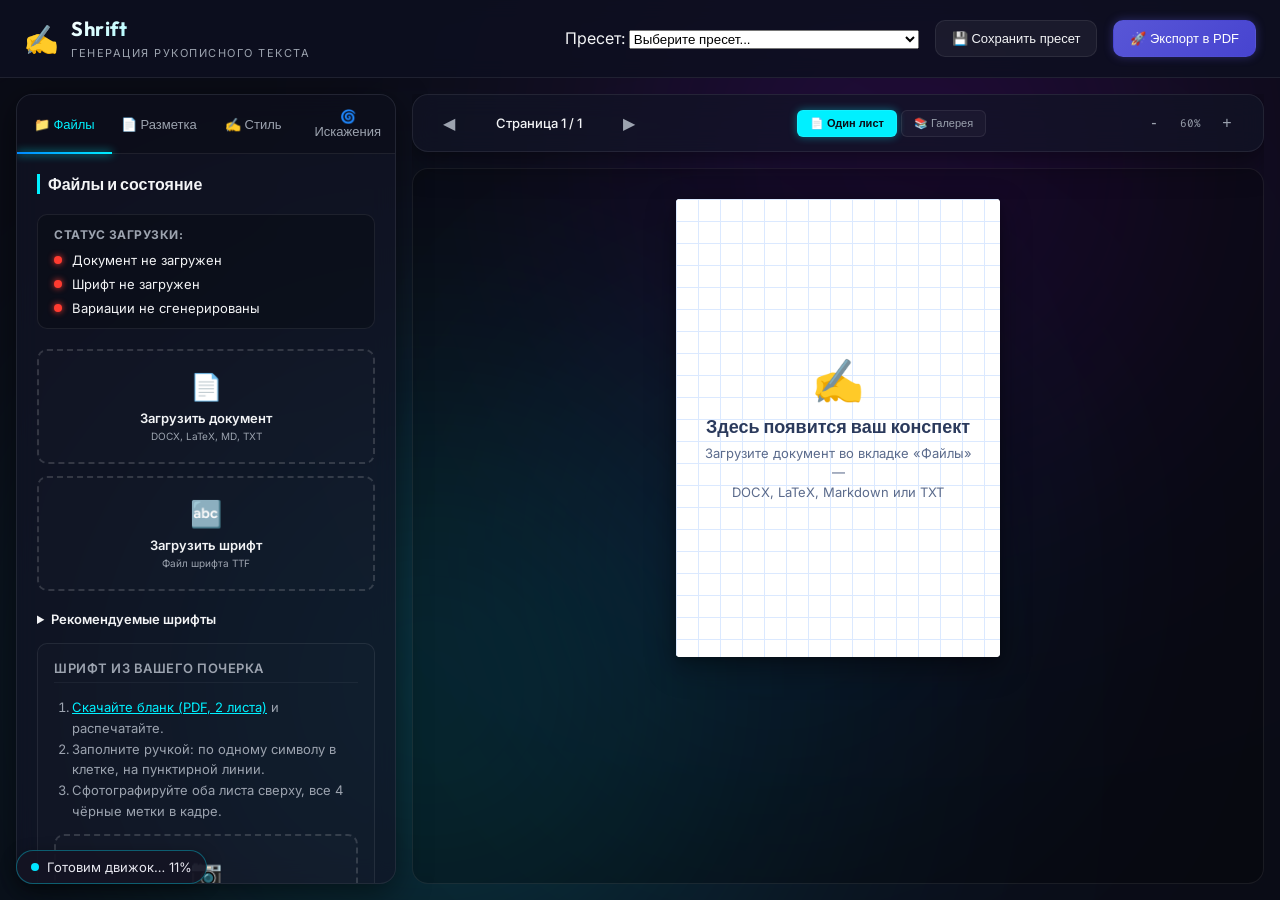
==== index.html @ 22c3c6c4 "Сборка a170b2b" ====
<!DOCTYPE html>
<html lang="ru">
<head>
    <meta charset="UTF-8">
    <meta name="viewport" content="width=device-width, initial-scale=1.0">
    <title>Shrift — рукописный конспект</title>
    <!-- Подключаем шрифты Google Fonts -->
    <link rel="preconnect" href="https://fonts.googleapis.com">
    <link rel="preconnect" href="https://fonts.gstatic.com" crossorigin>
    <link href="https://fonts.googleapis.com/css2?family=Inter:wght@300;400;500;600;700&family=Outfit:wght@400;500;600;700&family=Fira+Code:wght@400;500&display=swap" rel="stylesheet">
    <!-- CSS Стили -->
    <link rel="stylesheet" href="css/styles.css">
</head>
<body class="dark-theme">
    <!-- Pyodide Loading Overlay -->
    <div id="pyodide-loading" style="position: fixed; top:0; left:0; width:100%; height:100%; background: rgba(10,10,20,0.95); z-index: 9999; display: none; flex-direction: column; align-items: center; justify-content: center; color: white; padding: 16px; box-sizing: border-box; text-align: center;">
        <div class="spinner"></div>
        <h2 style="margin-top: 20px;">Запускаем Shrift…</h2>
        <p id="pyodide-status" style="opacity: 0.7;">Подготовка…</p>
        <div class="load-progress" aria-hidden="true"><div id="load-progress-bar" class="load-progress-bar"></div></div>
        <div id="mirror-hint" class="mirror-hint" style="display:none">
            Долго грузится?
            <a id="mirror-link" href="#" rel="noopener">Откройте зеркало сайта</a>
            <span id="mirror-novpn">или проверьте интернет/VPN</span>
        </div>
        <button id="btn-offline-retry" class="btn btn-primary" style="display:none; margin-top:18px" >Попробовать снова</button>
    </div>
    <!-- Движок грузится в фоне: маленькая плашка вместо экрана ожидания -->
    <div id="engine-pill" class="engine-pill" role="status">
        <span class="engine-pill-dot"></span>
        <span id="engine-pill-text">Готовим движок…</span>
        <a id="engine-pill-mirror" href="#" rel="noopener" style="display:none">Долго? Зеркало</a>
    </div>
    <!-- Фоновые неоновые сферы для Glassmorphism эффекта -->
    <div class="glow-bg">
        <div class="blob blob-purple"></div>
        <div class="blob blob-cyan"></div>
        <div class="blob blob-blue"></div>
    </div>

    <div class="app-container">
        <!-- Шапка приложения -->
        <header class="app-header">
            <div class="logo">
                <span class="icon">✍️</span>
                <div class="logo-text">
                    <h1>Shrift</h1>
                    <span class="subtitle">генерация рукописного текста</span>
                </div>
            </div>
            <div class="header-actions">
                <div class="preset-selector">
                    <label for="preset-select">Пресет:</label>
                    <select id="preset-select">
                        <option value="" disabled selected>Выберите пресет...</option>
                    </select>
                </div>
                <button id="btn-save-preset" class="btn btn-secondary">💾 Сохранить пресет</button>
                <button id="btn-export-pdf" class="btn btn-primary btn-glow">🚀 Экспорт в PDF</button>
            </div>
        </header>

        <!-- Основной контент -->
        <main class="app-main">
            <!-- Левая панель: настройки -->
            <section class="settings-sidebar glass-panel">
                <!-- Вкладки управления -->
                <div class="tabs-header">
                    <button class="tab-btn active" data-tab="tab-files">📁 Файлы</button>
                    <button class="tab-btn" data-tab="tab-page">📄 Разметка</button>
                    <button class="tab-btn" data-tab="tab-style">✍️ Стиль</button>
                    <button class="tab-btn" data-tab="tab-effects">🌀 Искажения</button>
                </div>

                <div class="tabs-content">
                    <!-- ВКЛАДКА 1: ФАЙЛЫ И СТАТУС -->
                    <div id="tab-files" class="tab-pane active">
                        <h3 class="tab-title">Файлы и состояние</h3>
                        
                        <!-- Статусы системы -->
                        <div class="status-card">
                            <h4>Статус загрузки:</h4>
                            <div class="status-item" id="status-doc">
                                <span class="status-indicator red"></span>
                                <span class="status-text">Документ не загружен</span>
                            </div>
                            <div class="status-item" id="status-font">
                                <span class="status-indicator red"></span>
                                <span class="status-text">Шрифт не загружен</span>
                            </div>
                            <div class="status-item" id="status-variants">
                                <span class="status-indicator red"></span>
                                <span class="status-text">Вариации не сгенерированы</span>
                            </div>
                        </div>

                        <!-- Загрузчики файлов -->
                        <div class="upload-section">
                            <label class="upload-box" id="doc-upload-box">
                                <input type="file" id="input-doc" accept=".docx,.tex,.latex,.md,.markdown,.txt" style="display:none">
                                <span class="upload-icon">📄</span>
                                <span class="upload-title">Загрузить документ</span>
                                <span class="upload-desc">DOCX, LaTeX, MD, TXT</span>
                            </label>
                            
                            <label class="upload-box" id="font-upload-box">
                                <input type="file" id="input-font" accept=".ttf" style="display:none">
                                <span class="upload-icon">🔤</span>
                                <span class="upload-title">Загрузить шрифт</span>
                                <span class="upload-desc">Файл шрифта TTF</span>
                            </label>
                        </div>

                        <!-- Принесённый шрифт запоминается в браузере пользователя -->
                        <div id="saved-font-bar" class="saved-font-bar" style="display:none">
                            <span>Ваш шрифт: <b id="saved-font-name"></b> (сохранён в этом браузере)</span>
                            <button id="btn-font-reset" class="link-btn">Вернуть стандартный</button>
                        </div>

                        <!-- Рекомендуемые шрифты: мы их не храним и не раздаём, пользователь приносит файл сам -->
                        <details class="font-recs">
                            <summary>Рекомендуемые шрифты</summary>
                            <ul>
                                <li><b>Eskal</b> (студия Font4You). Лицензию на него получайте у автора.</li>
                                <li><a href="https://fonts.google.com/specimen/Caveat" target="_blank" rel="noopener">Caveat</a>, бесплатный</li>
                                <li><a href="https://fonts.google.com/specimen/Bad+Script" target="_blank" rel="noopener">Bad Script</a>, бесплатный</li>
                                <li><a href="https://fonts.google.com/specimen/Marck+Script" target="_blank" rel="noopener">Marck Script</a>, бесплатный</li>
                                <li><a href="https://fonts.google.com/specimen/Neucha" target="_blank" rel="noopener">Neucha</a>, бесплатный</li>
                            </ul>
                            <p class="font-recs-note">Скачайте файл .ttf у автора и загрузите кнопкой «Загрузить шрифт». Shrift не хранит и не распространяет эти шрифты: файл остаётся только у вас в браузере, права на шрифт принадлежат его автору.</p>
                        </details>

                        <!-- Свой почерк: бланк -> фото -> шрифт -->
                        <div class="settings-group mt-3" id="handwriting-section">
                            <h4 class="group-title">Шрифт из вашего почерка</h4>
                            <ol class="hw-steps">
                                <li><a href="templates/shrift_font_template.pdf" download="Shrift_бланк_почерка.pdf">Скачайте бланк (PDF, 2 листа)</a> и распечатайте.</li>
                                <li>Заполните ручкой: по одному символу в клетке, на пунктирной линии.</li>
                                <li>Сфотографируйте оба листа сверху, все 4 чёрные метки в кадре.</li>
                            </ol>
                            <label class="upload-box" id="photo-upload-box">
                                <input type="file" id="input-photos" accept="image/*" multiple style="display:none">
                                <span class="upload-icon">📷</span>
                                <span class="upload-title">Загрузить фото бланка</span>
                                <span class="upload-desc">Можно оба листа сразу (JPG, PNG, фото с телефона)</span>
                            </label>
                            <div id="hw-result" class="hw-result" style="display:none">
                                <div id="hw-report" class="hw-report"></div>
                                <img id="hw-preview" alt="Как выглядит ваш шрифт">
                                <button id="btn-hw-download" class="btn btn-secondary w-100 mt-2">⬇️ Скачать шрифт (TTF)</button>
                            </div>
                        </div>

                        <!-- Управление генерацией вариаций шрифтов -->
                        <div class="settings-group mt-3">
                            <h4 class="group-title">Параметры вариативности</h4>
                            <div class="slider-control">
                                <div class="slider-header">
                                    <span>Количество вариантов</span>
                                    <span class="slider-value" id="val-variant_count">30</span>
                                </div>
                                <input type="range" id="input-variant_count" min="10" max="100" step="5" value="30" class="neon-slider">
                            </div>
                            <div class="slider-control">
                                <div class="slider-label">
                                    <span>Сила искажения точек (джиттер)</span>
                                    <span class="slider-value" id="val-key_shift">22</span>
                                </div>
                                <input type="range" id="input-key_shift" min="0" max="50" step="1" value="22" class="neon-slider">
                            </div>
                            <button id="btn-generate-fonts" class="btn btn-secondary w-100 mt-2">🔨 Перегенерировать шрифты</button>
                        </div>
                    </div>

                    <!-- ВКЛАДКА 2: РАЗМЕТКА СТРАНИЦЫ -->
                    <div id="tab-page" class="tab-pane">
                        <h3 class="tab-title">Параметры страницы</h3>

                        <div class="settings-group">
                            <h4 class="group-title">Вид и цвета</h4>
                            <div class="control-row">
                                <div class="field-control">
                                    <label for="input-paper_type">Тип разметки</label>
                                    <select id="input-paper_type" class="neon-select">
                                        <option value="grid">В клеточку</option>
                                        <option value="ruled">В линейку</option>
                                        <option value="blank">Чистый лист</option>
                                    </select>
                                </div>
                            </div>
                            
                            <div class="control-row mt-2">
                                <div class="color-control">
                                    <label for="input-paper_color">Цвет бумаги</label>
                                    <input type="color" id="input-paper_color" value="#ffffff">
                                </div>
                                <div class="color-control">
                                    <label for="input-pen_color">Цвет чернил</label>
                                    <input type="color" id="input-pen_color" value="#0000ff">
                                </div>
                            </div>
                        </div>

                        <div class="settings-group">
                            <h4 class="group-title font-small">Размеры листа (300 DPI)</h4>
                            <div class="control-row double-input">
                                <div class="field-control">
                                    <label for="input-page_w">Ширина (px)</label>
                                    <input type="number" id="input-page_w" value="2480" class="neon-input">
                                </div>
                                <div class="field-control">
                                    <label for="input-page_h">Высота (px)</label>
                                    <input type="number" id="input-page_h" value="3508" class="neon-input">
                                </div>
                            </div>
                            <div class="preset-links">
                                <button type="button" class="link-btn" onclick="setPagePreset(2480, 3508)">A4 (2480x3508)</button>
                                <button type="button" class="link-btn" onclick="setPagePreset(1748, 2480)">A5 (1748x2480)</button>
                            </div>
                        </div>

                        <div class="settings-group">
                            <h4 class="group-title">Сетка и поля</h4>
                            <div class="control-row double-input">
                                <div class="field-control">
                                    <label for="input-grid_color">Цвет сетки</label>
                                    <input type="color" id="input-grid_color" value="#a0d2eb" class="neon-input" style="padding:0; height: 38px;">
                                </div>
                                <div class="field-control">
                                    <label for="input-grid_thickness">Толщина (px)</label>
                                    <input type="number" id="input-grid_thickness" value="2" min="1" max="10" class="neon-input">
                                </div>
                            </div>
                            <div class="slider-control">
                                <div class="slider-label">
                                    <span>Размер клеточки (px)</span>
                                    <span class="slider-value" id="val-grid_size">60</span>
                                </div>
                                <input type="range" id="input-grid_size" min="30" max="100" step="2" value="60" class="neon-slider">
                            </div>
                            <div class="slider-control">
                                <div class="slider-label">
                                    <span>Базовый отступ (px)</span>
                                    <span class="slider-value" id="val-base_margin">15</span>
                                </div>
                                <input type="range" id="input-base_margin" min="0" max="100" step="5" value="15" class="neon-slider">
                            </div>
                            <div class="slider-control">
                                <div class="slider-label">
                                    <span>Правый отступ (px)</span>
                                    <span class="slider-value" id="val-right_padding">110</span>
                                </div>
                                <input type="range" id="input-right_padding" min="20" max="300" step="5" value="110" class="neon-slider">
                            </div>
                            <div class="slider-control">
                                <div class="slider-label">
                                    <span>Ширина корешка (в клетках)</span>
                                    <span class="slider-value" id="val-spine_cells">3</span>
                                </div>
                                <input type="range" id="input-spine_cells" min="0" max="10" step="1" value="3" class="neon-slider">
                            </div>
                            <div class="slider-control">
                                <div class="slider-label">
                                    <span>Интервал между строками (в клетках)</span>
                                    <span class="slider-value" id="val-line_spacing_cells">2</span>
                                </div>
                                <input type="range" id="input-line_spacing_cells" min="1" max="4" step="1" value="2" class="neon-slider">
                                <div id="line-spacing-hint" class="field-hint" style="display:none">Буквы крупнее строки и будут наезжать друг на друга — уменьшите размер шрифта.</div>
                            </div>
                            <div class="slider-control">
                                <div class="slider-label">
                                    <span>Сдвиг текста по Y (px)</span>
                                    <span class="slider-value" id="val-global_y_shift">0</span>
                                </div>
                                <input type="range" id="input-global_y_shift" min="-100" max="100" step="2" value="0" class="neon-slider">
                            </div>
                        </div>
                    </div>

                    <!-- ВКЛАДКА 3: ШРИФТ И СТИЛЬ ПИСЬМА -->
                    <div id="tab-style" class="tab-pane">
                        <h3 class="tab-title">Стиль написания</h3>
                        
                        <div class="settings-group">
                            <h4 class="group-title">Базовые параметры</h4>
                            <div class="slider-control">
                                <div class="slider-label">
                                    <span>Размер шрифта (pt)</span>
                                    <span class="slider-value" id="val-font_size">80</span>
                                </div>
                                <input type="range" id="input-font_size" min="30" max="150" step="2" value="80" class="neon-slider">
                            </div>
                            <div class="slider-control">
                                <div class="slider-label">
                                    <span>Жирность (толщина обводки)</span>
                                    <span class="slider-value" id="val-bold_stroke_width">2</span>
                                </div>
                                <input type="range" id="input-bold_stroke_width" min="0" max="5" step="1" value="2" class="neon-slider">
                            </div>
                            <div class="slider-control">
                                <div class="slider-label">
                                    <span>Наклон курсива</span>
                                    <span class="slider-value" id="val-italic_shear_factor">-0.15</span>
                                </div>
                                <input type="range" id="input-italic_shear_factor" min="-0.4" max="0.1" step="0.01" value="-0.15" class="neon-slider">
                            </div>
                        </div>

                        <div class="settings-group">
                            <h4 class="group-title">Математические индексы</h4>
                            <div class="slider-control">
                                <div class="slider-label">
                                    <span>Размер индексов (доля)</span>
                                    <span class="slider-value" id="val-index_scale">0.6</span>
                                </div>
                                <input type="range" id="input-index_scale" min="0.4" max="0.9" step="0.05" value="0.6" class="neon-slider">
                            </div>
                            <div class="slider-control">
                                <div class="slider-label">
                                    <span>Сдвиг подстрочного индекса</span>
                                    <span class="slider-value" id="val-subscript_offset_ratio">0.35</span>
                                </div>
                                <input type="range" id="input-subscript_offset_ratio" min="0.1" max="0.8" step="0.05" value="0.35" class="neon-slider">
                            </div>
                            <div class="slider-control">
                                <div class="slider-label">
                                    <span>Сдвиг надстрочного индекса</span>
                                    <span class="slider-value" id="val-superscript_offset_ratio">0.5</span>
                                </div>
                                <input type="range" id="input-superscript_offset_ratio" min="0.1" max="0.8" step="0.05" value="0.5" class="neon-slider">
                            </div>
                        </div>
                    </div>

                    <!-- ВКЛАДКА 4: ИСКАЖЕНИЯ И ЭФФЕКТЫ -->
                    <div id="tab-effects" class="tab-pane">
                        <h3 class="tab-title">Имитация ручного письма</h3>
                        
                        <div class="settings-group">
                            <h4 class="group-title">Неровность и дрожание</h4>
                            <div class="slider-control">
                                <div class="slider-label">
                                    <span>Дрожание начала строки (px)</span>
                                    <span class="slider-value" id="val-line_jit">60</span>
                                </div>
                                <input type="range" id="input-line_jit" min="0" max="150" step="5" value="60" class="neon-slider">
                            </div>
                            <div class="slider-control">
                                <div class="slider-label">
                                    <span>Мин. сдвиг слова по Y</span>
                                    <span class="slider-value" id="val-word_vert_min">-4</span>
                                </div>
                                <input type="range" id="input-word_vert_min" min="-15" max="0" step="1" value="-4" class="neon-slider">
                            </div>
                            <div class="slider-control">
                                <div class="slider-label">
                                    <span>Макс. сдвиг слова по Y</span>
                                    <span class="slider-value" id="val-word_vert_max">2</span>
                                </div>
                                <input type="range" id="input-word_vert_max" min="0" max="15" step="1" value="2" class="neon-slider">
                            </div>
                        </div>

                        <div class="settings-group">
                            <h4 class="group-title">Искривление слов (волны)</h4>
                            <div class="slider-control">
                                <div class="slider-label">
                                    <span>Амплитуда изгиба дуги (px)</span>
                                    <span class="slider-value" id="val-max_word_arc">12</span>
                                </div>
                                <input type="range" id="input-max_word_arc" min="0" max="30" step="1" value="12" class="neon-slider">
                            </div>
                            <div class="slider-control">
                                <div class="slider-label">
                                    <span>Амплитуда экспоненты (px)</span>
                                    <span class="slider-value" id="val-max_word_exp">9.6</span>
                                </div>
                                <input type="range" id="input-max_word_exp" min="0" max="30" step="0.5" value="9.6" class="neon-slider">
                            </div>
                            <div class="slider-control">
                                <div class="slider-label">
                                    <span>Амплитуда обратной экспоненты (px)</span>
                                    <span class="slider-value" id="val-max_word_inv_exp">9.6</span>
                                </div>
                                <input type="range" id="input-max_word_inv_exp" min="0" max="30" step="0.5" value="9.6" class="neon-slider">
                            </div>
                            <div class="slider-control">
                                <div class="slider-label">
                                    <span>Крутизна экспоненты</span>
                                    <span class="slider-value" id="val-exp_coef">5.0</span>
                                </div>
                                <input type="range" id="input-exp_coef" min="1.0" max="10.0" step="0.5" value="5.0" class="neon-slider">
                            </div>
                            <div class="checkbox-group mt-3">
                                <span>Активные типы изгибов:</span>
                                <label class="checkbox-control">
                                    <input type="checkbox" id="chk-arc" checked value="arc"> Дуговой (синус)
                                </label>
                                <label class="checkbox-control">
                                    <input type="checkbox" id="chk-exp" checked value="exp"> Экспоненциальный
                                </label>
                                <label class="checkbox-control">
                                    <input type="checkbox" id="chk-inv_exp" checked value="inv_exp"> Обратный эксп.
                                </label>
                            </div>
                        </div>
                    </div>
                </div>
            </section>

            <!-- Правая панель: интерактивный предпросмотр -->
            <section class="preview-area">
                <div class="preview-header glass-panel">
                    <div class="preview-nav">
                        <button id="btn-prev-page" class="btn btn-icon">◀</button>
                        <span id="page-indicator">Страница 1 / 1</span>
                        <button id="btn-next-page" class="btn btn-icon">▶</button>
                    </div>
                    <div class="view-mode-selector">
                        <button id="btn-mode-single" class="btn btn-tab active">📄 Один лист</button>
                        <button id="btn-mode-multi" class="btn btn-tab">📚 Галерея</button>
                    </div>
                    <div class="zoom-controls">
                        <button id="btn-zoom-out" class="btn btn-icon">-</button>
                        <span id="zoom-indicator">100%</span>
                        <button id="btn-zoom-in" class="btn btn-icon">+</button>
                    </div>
                </div>

                <!-- Контейнер для рендеринга страниц -->
                <div class="preview-viewport" id="preview-viewport">
                    <div class="preview-container single-layout" id="preview-container">
                        <!-- Сюда вставляются листы -->
                        <div class="paper-sheet" id="preview-sheet">
                            <div class="loading-overlay" id="loading-spinner">
                                <div class="spinner"></div>
                                <span class="loading-text">Рендеринг страницы...</span>
                            </div>
                            <div class="preview-empty" id="preview-empty">
                                <div class="preview-empty-icon">✍️</div>
                                <div class="preview-empty-title">Здесь появится ваш конспект</div>
                                <div class="preview-empty-text">Загрузите документ во вкладке «Файлы» —<br>DOCX, LaTeX, Markdown или TXT</div>
                            </div>
                            <img id="preview-img" alt="Предпросмотр страницы" style="display:none">
                        </div>
                    </div>
                </div>
            </section>
        </main>
    </div>

    <!-- Модальное окно для сохранения пресета -->
    <div class="modal" id="modal-preset">
        <div class="modal-content glass-panel">
            <h3>Сохранить новый пресет</h3>
            <div class="field-control mt-3">
                <label for="input-preset-name">Название пресета:</label>
                <input type="text" id="input-preset-name" placeholder="Мой пресет" class="neon-input">
            </div>
            <div class="modal-actions mt-4">
                <button id="btn-modal-cancel" class="btn btn-secondary">Отмена</button>
                <button id="btn-modal-save" class="btn btn-primary">Сохранить</button>
            </div>
        </div>
    </div>

    <!-- Уведомления (Toasts) -->
    <!-- Экспорт в PDF: прогресс -->
    <div class="export-overlay" id="export-overlay" style="display:none">
        <div class="export-card">
            <div class="spinner"></div>
            <h3>Создаём PDF…</h3>
            <p id="export-status">Готовим страницы…</p>
            <div class="load-progress"><div id="export-progress-bar" class="load-progress-bar"></div></div>
            <button id="btn-export-cancel" class="btn btn-secondary mt-2">Отменить</button>
        </div>
    </div>
    <div class="toast-container" id="toast-container"></div>

    <!-- Подключаем логику JS -->
    <script src="js/app.js"></script>
</body>
</html>
---- css/styles.css ----
/* ==========================================================================
   Shrift - Slate & Neon CSS Stylesheet
   ========================================================================== */

/* Переменные цветовой схемы */
:root {
    --bg-color: #0b0c16;
    --panel-bg: rgba(18, 20, 38, 0.7);
    --panel-border: rgba(255, 255, 255, 0.08);
    --panel-shadow: rgba(0, 0, 0, 0.5);
    
    --text-primary: #f3f4f6;
    --text-secondary: #9ca3af;
    --text-muted: #6b7280;
    
    --accent-primary: #5856d6;
    --accent-glow: rgba(88, 86, 214, 0.4);
    
    --neon-blue: #0088ff;
    --neon-cyan: #00f0ff;
    --neon-violet: #a800ff;
    --neon-green: #34c759;
    --neon-red: #ff3b30;
    
    --border-radius-lg: 16px;
    --border-radius-md: 10px;
    --border-radius-sm: 6px;
    
    --transition-speed: 0.25s;
}

/* Сброс стилей и общие настройки */
* {
    box-sizing: border-box;
    margin: 0;
    padding: 0;
}

body {
    font-family: 'Inter', sans-serif;
    background-color: var(--bg-color);
    color: var(--text-primary);
    overflow: hidden;
    height: 100vh;
    width: 100vw;
    position: relative;
}

/* Неоновые фоновые сферы */
.glow-bg {
    position: absolute;
    top: 0;
    left: 0;
    width: 100%;
    height: 100%;
    z-index: -1;
    overflow: hidden;
    pointer-events: none;
}

.blob {
    position: absolute;
    border-radius: 50%;
    filter: blur(150px);
    opacity: 0.2;
    mix-blend-mode: screen;
}

.blob-purple {
    top: -10%;
    right: 10%;
    width: 500px;
    height: 500px;
    background-color: var(--neon-violet);
}

.blob-cyan {
    bottom: -10%;
    left: 10%;
    width: 600px;
    height: 600px;
    background-color: var(--neon-cyan);
}

.blob-blue {
    top: 40%;
    left: 45%;
    width: 400px;
    height: 400px;
    background-color: var(--neon-blue);
}

/* Макет приложения */
.app-container {
    display: flex;
    flex-direction: column;
    height: 100vh;
    position: relative;
    z-index: 1;
}

/* Шапка приложения */
.app-header {
    display: flex;
    justify-content: space-between;
    align-items: center;
    padding: 16px 24px;
    background: rgba(14, 16, 32, 0.85);
    border-bottom: 1px solid var(--panel-border);
    backdrop-filter: blur(10px);
}

.logo {
    display: flex;
    align-items: center;
    gap: 12px;
}

.logo .icon {
    font-size: 28px;
}

.logo-text h1 {
    font-family: 'Outfit', sans-serif;
    font-size: 20px;
    font-weight: 700;
    letter-spacing: 0.5px;
    background: linear-gradient(135deg, #ffffff 0%, var(--neon-cyan) 100%);
    -webkit-background-clip: text;
    -webkit-text-fill-color: transparent;
}

.logo-text .subtitle {
    font-size: 11px;
    color: var(--text-secondary);
    text-transform: uppercase;
    letter-spacing: 1.5px;
}

.header-actions {
    display: flex;
    align-items: center;
    gap: 16px;
}

/* Главный интерфейс */
.app-main {
    display: flex;
    flex: 1;
    overflow: hidden;
    padding: 16px;
    gap: 16px;
}

/* Панели Glassmorphism */
.glass-panel {
    background: var(--panel-bg);
    border: 1px solid var(--panel-border);
    border-radius: var(--border-radius-lg);
    box-shadow: 0 8px 32px var(--panel-shadow);
    backdrop-filter: blur(12px);
    -webkit-backdrop-filter: blur(12px);
    transition: border-color var(--transition-speed);
}

.glass-panel:hover {
    border-color: rgba(255, 255, 255, 0.12);
}

/* Боковая панель настроек */
.settings-sidebar {
    width: 380px;
    flex-shrink: 0;
    display: flex;
    flex-direction: column;
    overflow: hidden;
}

/* Заголовки вкладок */
.tabs-header {
    display: flex;
    border-bottom: 1px solid var(--panel-border);
    background: rgba(0, 0, 0, 0.2);
}

.tab-btn {
    flex: 1;
    padding: 14px 8px;
    background: transparent;
    border: none;
    color: var(--text-secondary);
    font-weight: 500;
    font-size: 13px;
    cursor: pointer;
    transition: all var(--transition-speed);
    position: relative;
}

.tab-btn:hover {
    color: var(--text-primary);
    background: rgba(255, 255, 255, 0.02);
}

.tab-btn.active {
    color: var(--neon-cyan);
}

.tab-btn.active::after {
    content: '';
    position: absolute;
    bottom: -1px;
    left: 0;
    width: 100%;
    height: 2px;
    background: linear-gradient(90deg, var(--neon-blue), var(--neon-cyan));
    box-shadow: 0 0 8px var(--neon-cyan);
}

/* Содержимое вкладок */
.tabs-content {
    flex: 1;
    overflow-y: auto;
    padding: 20px;
}

/* Стилизация скроллбара */
.tabs-content::-webkit-scrollbar,
.preview-viewport::-webkit-scrollbar {
    width: 6px;
    height: 6px;
}

.tabs-content::-webkit-scrollbar-track,
.preview-viewport::-webkit-scrollbar-track {
    background: transparent;
}

.tabs-content::-webkit-scrollbar-thumb,
.preview-viewport::-webkit-scrollbar-thumb {
    background: rgba(255, 255, 255, 0.1);
    border-radius: 3px;
}

.tabs-content::-webkit-scrollbar-thumb:hover,
.preview-viewport::-webkit-scrollbar-thumb:hover {
    background: rgba(255, 255, 255, 0.2);
}

.tab-pane {
    display: none;
}

.tab-pane.active {
    display: block;
    animation: fadeIn 0.3s ease;
}

.tab-title {
    font-family: 'Outfit', sans-serif;
    font-size: 16px;
    margin-bottom: 20px;
    color: var(--text-primary);
    border-left: 3px solid var(--neon-cyan);
    padding-left: 8px;
}

/* Карточка статусов загрузки */
.status-card {
    background: rgba(0, 0, 0, 0.2);
    border: 1px solid var(--panel-border);
    border-radius: var(--border-radius-md);
    padding: 12px 16px;
    margin-bottom: 20px;
}

.status-card h4 {
    font-size: 12px;
    color: var(--text-secondary);
    margin-bottom: 10px;
    text-transform: uppercase;
    letter-spacing: 0.5px;
}

.status-item {
    display: flex;
    align-items: center;
    gap: 10px;
    margin-bottom: 8px;
    font-size: 13px;
}

.status-item:last-child {
    margin-bottom: 0;
}

.status-indicator {
    width: 8px;
    height: 8px;
    border-radius: 50%;
    display: inline-block;
}

.status-indicator.red {
    background-color: var(--neon-red);
    box-shadow: 0 0 6px var(--neon-red);
}

.status-indicator.green {
    background-color: var(--neon-green);
    box-shadow: 0 0 6px var(--neon-green);
}

.status-text {
    color: var(--text-primary);
}

/* Загрузчики файлов */
.upload-section {
    display: flex;
    flex-direction: column;
    gap: 12px;
    margin-bottom: 20px;
}

.upload-box {
    display: flex;
    flex-direction: column;
    align-items: center;
    padding: 20px 10px;
    border: 2px dashed rgba(255, 255, 255, 0.15);
    border-radius: var(--border-radius-md);
    cursor: pointer;
    transition: all var(--transition-speed);
    text-align: center;
    background: rgba(255, 255, 255, 0.01);
}

.upload-box:hover {
    border-color: var(--neon-cyan);
    background: rgba(0, 240, 255, 0.02);
}

.upload-icon {
    font-size: 26px;
    margin-bottom: 8px;
}

.upload-title {
    font-size: 13px;
    font-weight: 600;
    color: var(--text-primary);
}

.upload-desc {
    font-size: 10px;
    color: var(--text-secondary);
    margin-top: 4px;
}

/* Группы настроек */
.settings-group {
    border: 1px solid var(--panel-border);
    border-radius: var(--border-radius-md);
    padding: 16px;
    margin-bottom: 16px;
    background: rgba(255, 255, 255, 0.01);
}

.group-title {
    font-size: 13px;
    font-weight: 600;
    color: var(--text-secondary);
    margin-bottom: 14px;
    text-transform: uppercase;
    letter-spacing: 0.5px;
    border-bottom: 1px solid rgba(255, 255, 255, 0.05);
    padding-bottom: 6px;
}

/* Элементы управления формой */
.control-row {
    display: flex;
    gap: 12px;
}

.double-input {
    display: grid;
    grid-template-columns: 1fr 1fr;
    gap: 12px;
}

.field-control {
    display: flex;
    flex-direction: column;
    gap: 6px;
    flex: 1;
}

.field-control label {
    font-size: 11px;
    color: var(--text-secondary);
}

.neon-input, .neon-select {
    width: 100%;
    background: rgba(0, 0, 0, 0.3);
    border: 1px solid var(--panel-border);
    border-radius: var(--border-radius-sm);
    color: var(--text-primary);
    padding: 8px 12px;
    font-size: 13px;
    transition: all var(--transition-speed);
    outline: none;
    font-family: 'Inter', sans-serif;
}

.neon-input:focus, .neon-select:focus {
    border-color: var(--neon-cyan);
    box-shadow: 0 0 8px rgba(0, 240, 255, 0.2);
}

.neon-select option {
    background-color: #121426;
    color: var(--text-primary);
}

/* Настройки цветов */
.color-control {
    display: flex;
    align-items: center;
    gap: 10px;
    flex: 1;
    font-size: 12px;
    color: var(--text-secondary);
}

.color-control input[type="color"] {
    -webkit-appearance: none;
    border: none;
    width: 32px;
    height: 32px;
    border-radius: 50%;
    cursor: pointer;
    outline: none;
    background: transparent;
}

.color-control input[type="color"]::-webkit-color-swatch-wrapper {
    padding: 0;
}

.color-control input[type="color"]::-webkit-color-swatch {
    border: 1px solid var(--panel-border);
    border-radius: 50%;
}

/* Ссылки-кнопки быстрого выбора */
.preset-links {
    display: flex;
    gap: 10px;
    margin-top: 8px;
}

.link-btn {
    background: transparent;
    border: none;
    color: var(--neon-blue);
    font-size: 11px;
    cursor: pointer;
    text-decoration: underline;
    transition: color var(--transition-speed);
}

.link-btn:hover {
    color: var(--neon-cyan);
}

/* Ползунки (range) */
.slider-control {
    margin-bottom: 14px;
}

.slider-control:last-child {
    margin-bottom: 0;
}

.slider-label {
    display: flex;
    justify-content: space-between;
    font-size: 12px;
    color: var(--text-secondary);
    margin-bottom: 6px;
}

.slider-value {
    color: var(--neon-cyan);
    font-family: 'Fira Code', monospace;
    font-weight: 500;
}

/* Стилизация ползунка */
.neon-slider {
    -webkit-appearance: none;
    width: 100%;
    height: 4px;
    border-radius: 2px;
    background: rgba(255, 255, 255, 0.1);
    outline: none;
    transition: background var(--transition-speed);
}

.neon-slider::-webkit-slider-thumb {
    -webkit-appearance: none;
    appearance: none;
    width: 14px;
    height: 14px;
    border-radius: 50%;
    background: var(--text-primary);
    border: 2px solid var(--neon-cyan);
    cursor: pointer;
    box-shadow: 0 0 10px var(--neon-cyan);
    transition: transform 0.1s ease;
}

.neon-slider::-webkit-slider-thumb:hover {
    transform: scale(1.2);
}

/* Группа чекбоксов */
.checkbox-group {
    display: flex;
    flex-direction: column;
    gap: 8px;
}

.checkbox-group span {
    font-size: 12px;
    color: var(--text-secondary);
}

.checkbox-control {
    display: flex;
    align-items: center;
    gap: 10px;
    font-size: 12px;
    cursor: pointer;
    color: var(--text-primary);
}

.checkbox-control input[type="checkbox"] {
    accent-color: var(--neon-cyan);
    width: 14px;
    height: 14px;
}

/* Кнопки */
.btn {
    display: inline-flex;
    justify-content: center;
    align-items: center;
    padding: 10px 16px;
    border-radius: var(--border-radius-md);
    font-size: 13px;
    font-weight: 500;
    cursor: pointer;
    transition: all var(--transition-speed);
    outline: none;
    border: 1px solid transparent;
}

.btn-primary {
    background: linear-gradient(135deg, var(--accent-primary) 0%, #4744d0 100%);
    color: white;
}

.btn-primary:hover {
    box-shadow: 0 0 15px var(--accent-glow);
    background: linear-gradient(135deg, #6462e0 0%, var(--accent-primary) 100%);
}

.btn-glow {
    box-shadow: 0 0 10px var(--accent-glow);
}

.btn-secondary {
    background: rgba(255, 255, 255, 0.05);
    border: 1px solid var(--panel-border);
    color: var(--text-primary);
}

.btn-secondary:hover {
    background: rgba(255, 255, 255, 0.1);
    border-color: rgba(255, 255, 255, 0.2);
}

.btn-icon {
    background: transparent;
    border: none;
    color: var(--text-secondary);
    font-size: 16px;
    width: 32px;
    height: 32px;
    border-radius: 50%;
    cursor: pointer;
    transition: all var(--transition-speed);
}

.btn-icon:hover {
    color: var(--text-primary);
    background: rgba(255, 255, 255, 0.05);
}

.btn-tab {
    background: rgba(255, 255, 255, 0.03);
    border: 1px solid var(--panel-border);
    color: var(--text-secondary);
    border-radius: var(--border-radius-sm);
    padding: 6px 12px;
    font-size: 11px;
}

.btn-tab.active {
    background: var(--neon-cyan);
    color: #0b0c16;
    font-weight: 600;
    box-shadow: 0 0 8px rgba(0, 240, 255, 0.4);
}

.w-100 {
    width: 100%;
}

.mt-2 { margin-top: 8px; }
.mt-3 { margin-top: 16px; }
.mt-4 { margin-top: 24px; }

/* Область просмотра (Предпросмотр) */
.preview-area {
    flex: 1;
    display: flex;
    flex-direction: column;
    overflow: hidden;
}

/* Шапка предпросмотра */
.preview-header {
    display: flex;
    justify-content: space-between;
    align-items: center;
    padding: 12px 20px;
    margin-bottom: 16px;
    flex-shrink: 0;
}

.preview-nav {
    display: flex;
    align-items: center;
    gap: 14px;
}

#page-indicator {
    font-size: 13px;
    font-weight: 500;
    color: var(--text-primary);
    min-width: 120px;
    text-align: center;
}

.zoom-controls {
    display: flex;
    align-items: center;
    gap: 10px;
}

#zoom-indicator {
    font-size: 11px;
    color: var(--text-secondary);
    font-family: 'Fira Code', monospace;
}

/* Сетка просмотра */
.preview-viewport {
    flex: 1;
    overflow: auto;
    background: rgba(0, 0, 0, 0.25);
    border: 1px solid var(--panel-border);
    border-radius: var(--border-radius-lg);
    padding: 30px;
    display: flex;
    justify-content: center;
    align-items: flex-start;
}

.preview-container {
    display: flex;
    justify-content: center;
    gap: calc(30px * var(--zoom, 1));
    transition: all 0.2s ease-out;
}

/* Одиночный лист */
.single-layout {
    flex-direction: row;
    align-items: flex-start;
}

/* Галерейный вид (мультистраничный) */
.multi-layout {
    display: grid;
    grid-template-columns: repeat(auto-fill, minmax(calc(360px * var(--zoom, 1)), 1fr));
    width: 100%;
    max-width: 1000px;
    gap: calc(24px * var(--zoom, 1));
}

/* Оформление листа бумаги */
.paper-sheet {
    background-color: white;
    width: calc(540px * var(--zoom, 1)); /* Масштабированный размер A4, чуть компактнее */
    aspect-ratio: 2480 / 3508;
    border-radius: 4px;
    box-shadow: 0 10px 30px rgba(0, 0, 0, 0.4), 0 2px 8px rgba(0, 0, 0, 0.2);
    position: relative;
    overflow: hidden;
    display: flex;
    justify-content: center;
    align-items: center;
    background-size: cover;
    transition: box-shadow 0.3s;
    flex-shrink: 0;
}

.paper-sheet:hover {
    box-shadow: 0 15px 40px rgba(0, 0, 0, 0.5), 0 4px 12px rgba(0, 0, 0, 0.3);
}

.paper-sheet img {
    width: 100%;
    height: 100%;
    object-fit: contain;
    display: block;
}

/* Индикатор загрузки */
.loading-overlay {
    position: absolute;
    top: 0;
    left: 0;
    width: 100%;
    height: 100%;
    background: rgba(11, 12, 22, 0.8);
    display: flex;
    flex-direction: column;
    justify-content: center;
    align-items: center;
    z-index: 10;
    backdrop-filter: blur(4px);
    transition: opacity 0.25s ease;
    opacity: 0;
    pointer-events: none;
}

.loading-overlay.active {
    opacity: 1;
    pointer-events: auto;
}

.spinner {
    width: 40px;
    height: 40px;
    border: 3px solid rgba(0, 240, 255, 0.1);
    border-radius: 50%;
    border-top-color: var(--neon-cyan);
    animation: spin 1s linear infinite;
    box-shadow: 0 0 15px rgba(0, 240, 255, 0.2);
}

.loading-text {
    margin-top: 14px;
    font-size: 13px;
    color: var(--neon-cyan);
    font-weight: 500;
}

/* Модальные окна */
.modal {
    position: fixed;
    top: 0;
    left: 0;
    width: 100vw;
    height: 100vh;
    background: rgba(0, 0, 0, 0.6);
    display: flex;
    justify-content: center;
    align-items: center;
    z-index: 1000;
    opacity: 0;
    pointer-events: none;
    transition: opacity var(--transition-speed);
}

.modal.active {
    opacity: 1;
    pointer-events: auto;
}

.modal-content {
    width: 400px;
    padding: 30px;
    display: flex;
    flex-direction: column;
}

.modal-actions {
    display: flex;
    justify-content: flex-end;
    gap: 12px;
}

/* Уведомления (Toasts) */
.toast-container {
    position: fixed;
    bottom: 24px;
    right: 24px;
    z-index: 2000;
    display: flex;
    flex-direction: column;
    gap: 10px;
}

.toast {
    background: rgba(18, 20, 38, 0.9);
    border-left: 4px solid var(--neon-cyan);
    border-top: 1px solid var(--panel-border);
    border-right: 1px solid var(--panel-border);
    border-bottom: 1px solid var(--panel-border);
    color: var(--text-primary);
    padding: 12px 20px;
    border-radius: var(--border-radius-md);
    font-size: 13px;
    min-width: 250px;
    box-shadow: 0 10px 25px rgba(0, 0, 0, 0.4);
    backdrop-filter: blur(8px);
    display: flex;
    justify-content: space-between;
    align-items: center;
    animation: slideIn 0.3s cubic-bezier(0.16, 1, 0.3, 1) forwards;
}

.toast.success {
    border-left-color: var(--neon-green);
}

.toast.error {
    border-left-color: var(--neon-red);
}

/* Анимации */
@keyframes spin {
    to { transform: rotate(360deg); }
}

@keyframes fadeIn {
    from { opacity: 0; }
    to { opacity: 1; }
}

@keyframes slideIn {
    from {
        transform: translateY(20px);
        opacity: 0;
    }
    to {
        transform: translateY(0);
        opacity: 1;
    }
}

/* ---- Экран загрузки: прогресс и подсказка про зеркало ---- */
.load-progress { width: min(360px, 80vw); height: 8px; margin-top: 18px; border-radius: 4px; background: rgba(255,255,255,0.12); overflow: hidden; }
.load-progress-bar { width: 0%; height: 100%; border-radius: 4px; background: linear-gradient(90deg, #00e5ff, #7c4dff); transition: width 0.4s ease; }
.mirror-hint { margin-top: 18px; padding: 12px 16px; border-radius: 10px; background: rgba(255,200,0,0.12); border: 1px solid rgba(255,200,0,0.4); font-size: 14px; max-width: 420px; line-height: 1.5; }
.mirror-hint a { color: #ffd54f; font-weight: 600; }

/* ==========================================================================
   Телефоны и узкие окна (до 820px): всё в одну колонку, страница прокручивается.
   ========================================================================== */
@media (max-width: 820px) {
    body {
        overflow-x: hidden;
        overflow-y: auto;
        height: auto;
        min-height: 100vh;
        width: 100%;
    }
    .app-container { height: auto; min-height: 100vh; }

    .app-header {
        flex-wrap: wrap;
        gap: 10px;
        padding: 10px 12px;
        position: sticky;
        top: 0;
        z-index: 50;
    }
    .logo .icon { font-size: 22px; }
    .logo-text h1 { font-size: 17px; }
    .logo-text .subtitle { display: none; }
    .header-actions {
        width: 100%;
        flex-wrap: wrap;
        gap: 8px;
    }
    .header-actions > * { flex: 1 1 auto; }
    .header-actions .btn { min-height: 42px; padding: 8px 10px; font-size: 13px; }
    .header-actions select { min-height: 38px; max-width: 100%; }

    .app-main {
        flex-direction: column;
        overflow: visible;
        padding: 10px;
        gap: 10px;
    }
    .settings-sidebar { width: 100%; overflow: visible; }
    .tabs-content { overflow: visible; max-height: none; }
    .tab-btn { padding-left: 6px; padding-right: 6px; font-size: 12px; }

    .preview-area { overflow: visible; min-height: 75vh; }
    .preview-header {
        flex-wrap: wrap;
        gap: 8px;
        padding: 8px 10px;
        margin-bottom: 10px;
        justify-content: center;
    }
    #page-indicator { min-width: 0; }
    .preview-viewport { padding: 10px; min-height: 60vh; }
    .paper-sheet { max-width: 100%; }
    .multi-layout { grid-template-columns: 1fr; }

    .btn-icon { width: 40px; height: 40px; }      /* удобнее попадать пальцем */
    .toast-container { left: 10px; right: 10px; bottom: 10px; }
    .toast { max-width: none; }
    .modal-content { width: calc(100vw - 24px); max-width: none; }
}
@media (max-width: 820px) {
    .preset-selector { display: flex; align-items: center; gap: 8px; width: 100%; flex-basis: 100%; }
    .preset-selector select { flex: 1; }
}

.field-hint { margin-top: 6px; font-size: 12px; color: #ffd54f; line-height: 1.4; }

/* ---- Шрифт из почерка ---- */
.hw-steps { margin: 6px 0 12px 18px; padding: 0; font-size: 13px; line-height: 1.6; color: var(--text-secondary); }
.hw-steps a { color: var(--neon-cyan); }
.hw-result { margin-top: 12px; }
.hw-report { font-size: 13px; line-height: 1.5; margin-bottom: 8px; }
.hw-report .warn { color: #ffd54f; }
.hw-result img { width: 100%; border-radius: 8px; background: #fff; display: block; }

/* ---- Пустой лист до загрузки документа ---- */
.preview-empty { position: absolute; inset: 0; display: flex; flex-direction: column; align-items: center; justify-content: center;
    text-align: center; padding: 24px; color: #5b6b8c;
    background-image: linear-gradient(#dbe9ff 1px, transparent 1px), linear-gradient(90deg, #dbe9ff 1px, transparent 1px);
    background-size: 22px 22px; background-color: #fff; }
.preview-empty-icon { font-size: 42px; margin-bottom: 10px; }
.preview-empty-title { font-family: 'Outfit', sans-serif; font-size: 18px; font-weight: 600; color: #2b3a5c; margin-bottom: 6px; }
.preview-empty-text { font-size: 13px; line-height: 1.5; }

/* ---- Экспорт в PDF ---- */
.export-overlay { position: fixed; inset: 0; z-index: 9000; background: rgba(8, 10, 22, 0.72); backdrop-filter: blur(4px);
    display: flex; align-items: center; justify-content: center; padding: 16px; }
.export-card { background: var(--panel-bg, #141a2e); border: 1px solid var(--panel-border, #2a3350); border-radius: 16px;
    padding: 28px 32px; width: min(420px, 100%); text-align: center; color: var(--text-primary, #fff); }
.export-card h3 { margin: 16px 0 6px; font-family: 'Outfit', sans-serif; }
.export-card p { opacity: 0.75; font-size: 14px; margin: 0; }
.export-card .load-progress { margin: 16px auto 4px; width: 100%; }

/* Плашка фоновой загрузки движка */
.engine-pill { position: fixed; left: 16px; bottom: 16px; z-index: 900; display: flex; align-items: center; gap: 8px; max-width: calc(100vw - 32px); padding: 8px 14px; border-radius: 999px; background: rgba(20,20,35,0.92); border: 1px solid rgba(0,229,255,0.35); color: #e8e8f0; font-size: 13px; box-shadow: 0 4px 16px rgba(0,0,0,0.35); }
.engine-pill-dot { width: 8px; height: 8px; border-radius: 50%; background: #00e5ff; animation: engine-pulse 1.2s ease-in-out infinite; flex-shrink: 0; }
.engine-pill a { color: #ffd54f; font-weight: 600; white-space: nowrap; }
@keyframes engine-pulse { 0%, 100% { opacity: 0.35; } 50% { opacity: 1; } }

/* Принесённый шрифт и рекомендуемые шрифты */
.saved-font-bar {
    display: flex; flex-wrap: wrap; align-items: center; justify-content: space-between; gap: 6px;
    margin-top: 10px; padding: 8px 10px; border-radius: 8px;
    background: rgba(88, 86, 214, 0.15); border: 1px solid var(--panel-border); font-size: 13px; color: var(--text-primary);
}
.link-btn {
    background: none; border: none; padding: 0; cursor: pointer;
    color: var(--neon-cyan); font-size: 13px; text-decoration: underline;
}
.font-recs { margin-top: 10px; font-size: 13px; color: var(--text-primary); }
.font-recs a { color: var(--neon-cyan); }
.font-recs summary { cursor: pointer; font-weight: 600; }
.font-recs ul { margin: 8px 0 6px 18px; padding: 0; }
.font-recs li { margin: 3px 0; }
.font-recs-note { margin: 4px 0 0; color: var(--text-secondary); font-size: 12px; line-height: 1.4; }
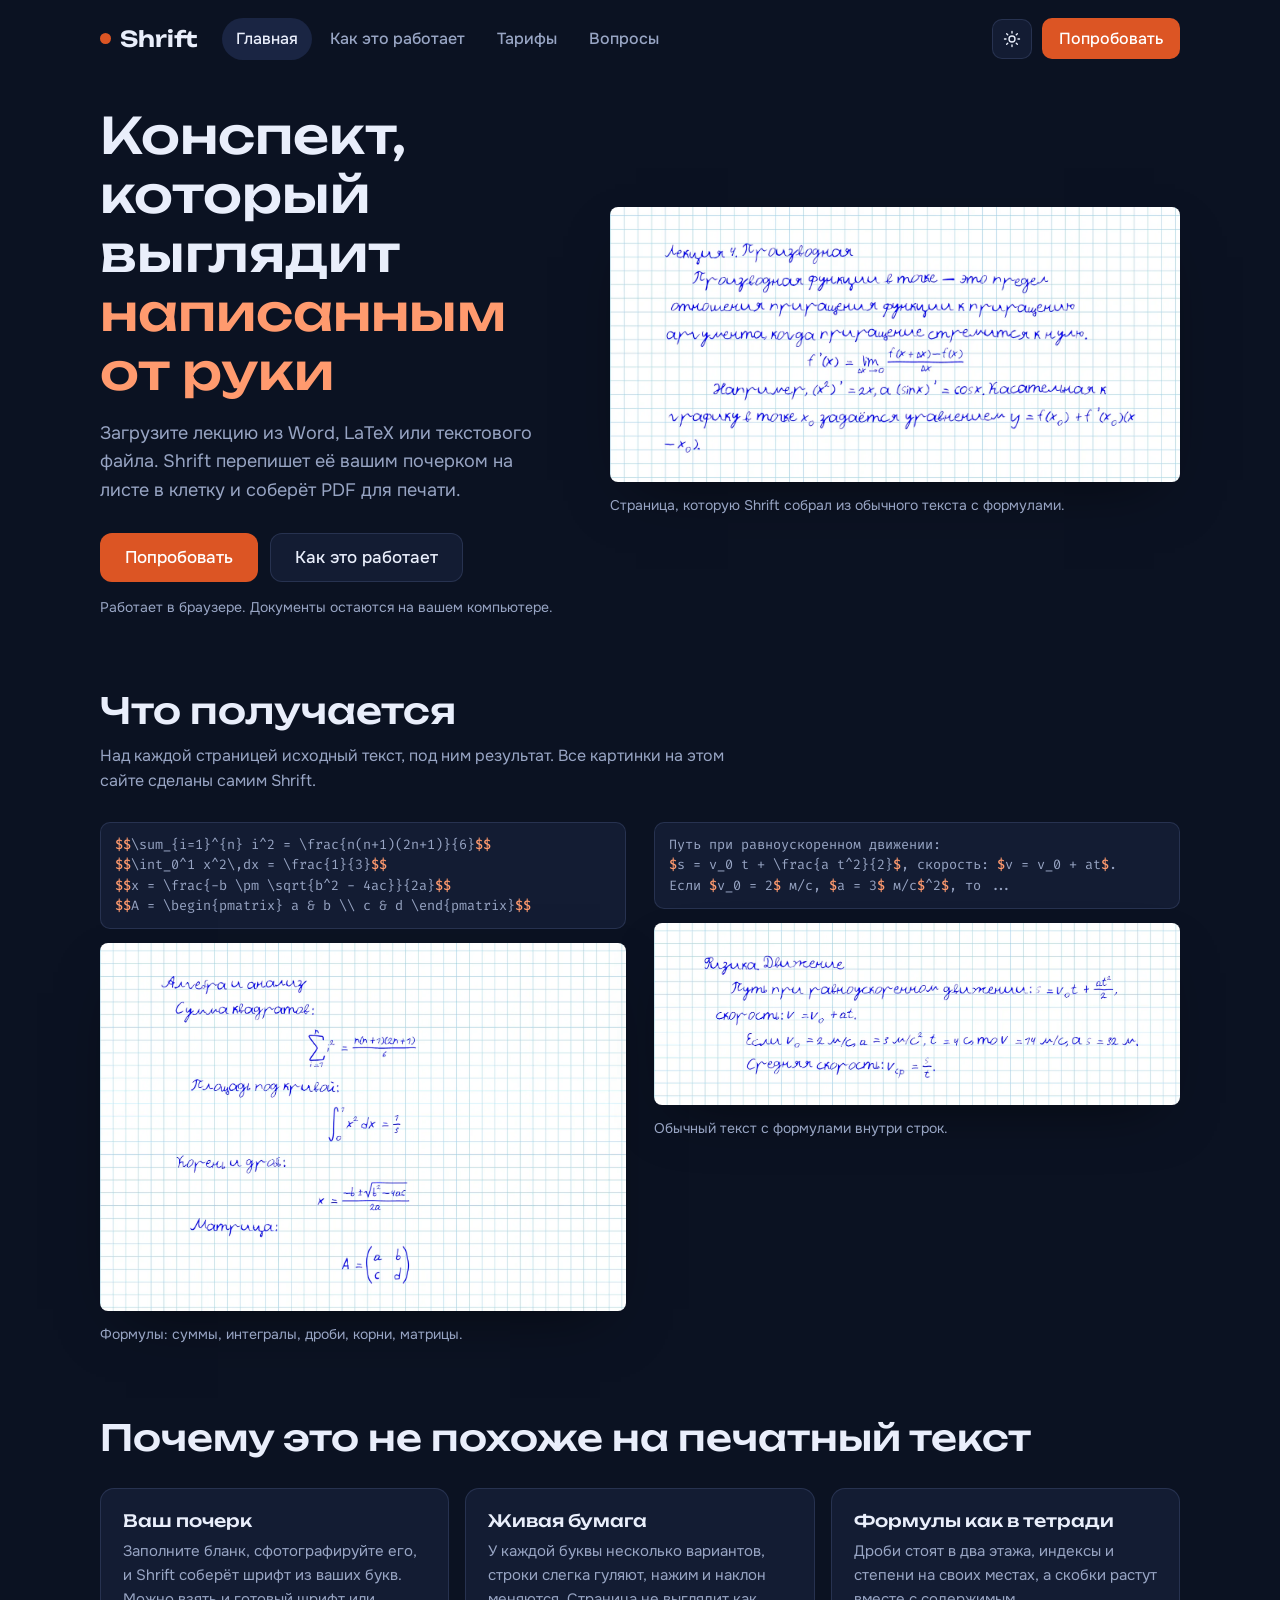
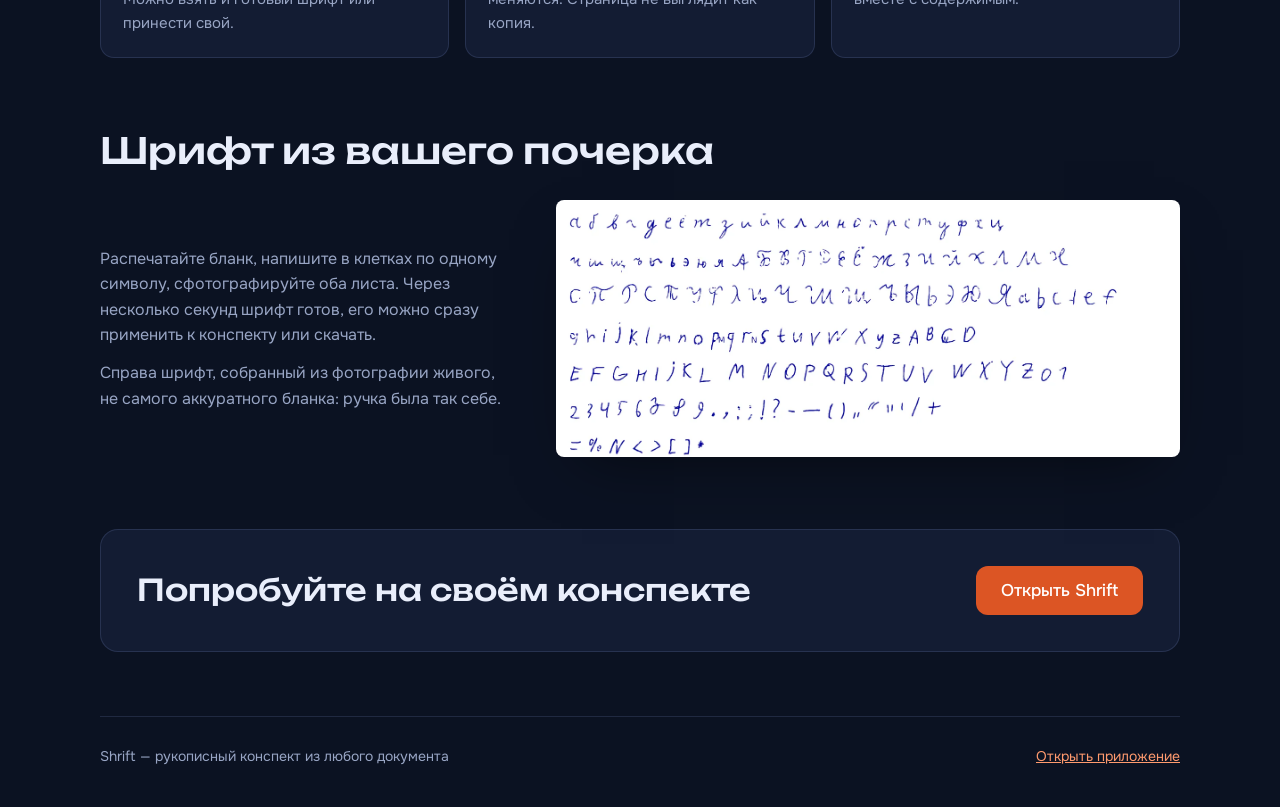
==== commit 375493be: "Сборка 951bf18" ====
--- a/index.html
+++ b/index.html
@@ -3,481 +3,158 @@
 <head>
     <meta charset="UTF-8">
     <meta name="viewport" content="width=device-width, initial-scale=1.0">
-    <title>Shrift — рукописный конспект</title>
-    <!-- Подключаем шрифты Google Fonts -->
+    <title>Shrift — рукописный конспект из любого документа</title>
+    <meta name="description" content="Загрузите лекцию из Word, LaTeX или текстового файла: Shrift перепишет её вашим почерком на листе в клетку и соберёт PDF для печати. Работает в браузере, документы остаются у вас.">
+    <meta property="og:title" content="Shrift — рукописный конспект из любого документа">
+    <meta property="og:description" content="Текст и формулы вашим почерком на листе в клетку. PDF для печати.">
+    <meta property="og:image" content="https://shrift.pages.dev/img/ex-lecture.webp">
+    <link rel="icon" href="favicon.svg" type="image/svg+xml">
     <link rel="preconnect" href="https://fonts.googleapis.com">
     <link rel="preconnect" href="https://fonts.gstatic.com" crossorigin>
-    <link href="https://fonts.googleapis.com/css2?family=Inter:wght@300;400;500;600;700&family=Outfit:wght@400;500;600;700&family=Fira+Code:wght@400;500&display=swap" rel="stylesheet">
-    <!-- CSS Стили -->
-    <link rel="stylesheet" href="css/styles.css">
+    <link rel="stylesheet" href="https://fonts.googleapis.com/css2?family=Onest:wght@400;500;600&family=Unbounded:wght@500;600&family=Fira+Code:wght@400&display=swap">
+    <link rel="stylesheet" href="landing.css">
+    <script src="js/theme.js"></script>
 </head>
-<body class="dark-theme">
-    <!-- Pyodide Loading Overlay -->
-    <div id="pyodide-loading" style="position: fixed; top:0; left:0; width:100%; height:100%; background: rgba(10,10,20,0.95); z-index: 9999; display: none; flex-direction: column; align-items: center; justify-content: center; color: white; padding: 16px; box-sizing: border-box; text-align: center;">
-        <div class="spinner"></div>
-        <h2 style="margin-top: 20px;">Запускаем Shrift…</h2>
-        <p id="pyodide-status" style="opacity: 0.7;">Подготовка…</p>
-        <div class="load-progress" aria-hidden="true"><div id="load-progress-bar" class="load-progress-bar"></div></div>
-        <div id="mirror-hint" class="mirror-hint" style="display:none">
-            Долго грузится?
-            <a id="mirror-link" href="#" rel="noopener">Откройте зеркало сайта</a>
-            <span id="mirror-novpn">или проверьте интернет/VPN</span>
+<body>
+<div class="wrap">
+    <header class="top">
+        <a class="logo" href="#home"><i></i>Shrift</a>
+        <nav class="tabs" aria-label="Разделы">
+            <a href="#home">Главная</a><a href="#how">Как это работает</a><a href="#pricing">Тарифы</a><a href="#faq">Вопросы</a>
+        </nav>
+        <div class="hdr-right">
+            <button class="theme-toggle" type="button" data-theme-toggle title="Тёмная или светлая тема" aria-label="Сменить тему"></button>
+            <a class="btn primary" href="app.html">Попробовать</a>
         </div>
-        <button id="btn-offline-retry" class="btn btn-primary" style="display:none; margin-top:18px" >Попробовать снова</button>
-    </div>
-    <!-- Движок грузится в фоне: маленькая плашка вместо экрана ожидания -->
-    <div id="engine-pill" class="engine-pill" role="status">
-        <span class="engine-pill-dot"></span>
-        <span id="engine-pill-text">Готовим движок…</span>
-        <a id="engine-pill-mirror" href="#" rel="noopener" style="display:none">Долго? Зеркало</a>
-    </div>
-    <!-- Фоновые неоновые сферы для Glassmorphism эффекта -->
-    <div class="glow-bg">
-        <div class="blob blob-purple"></div>
-        <div class="blob blob-cyan"></div>
-        <div class="blob blob-blue"></div>
-    </div>
+    </header>
 
-    <div class="app-container">
-        <!-- Шапка приложения -->
-        <header class="app-header">
-            <div class="logo">
-                <span class="icon">✍️</span>
-                <div class="logo-text">
-                    <h1>Shrift</h1>
-                    <span class="subtitle">генерация рукописного текста</span>
+    <main>
+        <!-- ГЛАВНАЯ -->
+        <section class="view" id="v-home">
+            <div class="hero">
+                <div>
+                    <h1>Конспект, который выглядит <em>написанным от руки</em></h1>
+                    <p class="lead">Загрузите лекцию из Word, LaTeX или текстового файла. Shrift перепишет её вашим почерком на листе в клетку и соберёт PDF для печати.</p>
+                    <div class="cta">
+                        <a class="btn primary big" href="app.html">Попробовать</a>
+                        <a class="btn big" href="#how">Как это работает</a>
+                    </div>
+                    <p class="fine">Работает в браузере. Документы остаются на вашем компьютере.</p>
+                </div>
+                <figure>
+                    <img class="shot" src="img/ex-lecture.webp" width="1400" height="676" alt="Страница конспекта в клетку: заголовок «Лекция 4. Производная», абзац текста и формула предела, написанные от руки синей ручкой">
+                    <figcaption>Страница, которую Shrift собрал из обычного текста с формулами.</figcaption>
+                </figure>
+            </div>
+
+            <div class="section">
+                <h2>Что получается</h2>
+                <p>Над каждой страницей исходный текст, под ним результат. Все картинки на этом сайте сделаны самим Shrift.</p>
+                <div class="examples">
+                    <div class="ex">
+                        <div class="src"><b>$$</b>\sum_{i=1}^{n} i^2 = \frac{n(n+1)(2n+1)}{6}<b>$$</b>
+<b>$$</b>\int_0^1 x^2\,dx = \frac{1}{3}<b>$$</b>
+<b>$$</b>x = \frac{-b \pm \sqrt{b^2 - 4ac}}{2a}<b>$$</b>
+<b>$$</b>A = \begin{pmatrix} a &amp; b \\ c &amp; d \end{pmatrix}<b>$$</b></div>
+                        <figure>
+                            <img class="shot" src="img/ex-formulas.webp" width="1400" height="979" loading="lazy" alt="Страница в клетку с написанными от руки формулами: сумма квадратов, интеграл, формула корней квадратного уравнения и матрица" style="height:auto">
+                            <figcaption>Формулы: суммы, интегралы, дроби, корни, матрицы.</figcaption>
+                        </figure>
+                    </div>
+                    <div class="ex">
+                        <div class="src">Путь при равноускоренном движении:
+<b>$</b>s = v_0 t + \frac{a t^2}{2}<b>$</b>, скорость: <b>$</b>v = v_0 + at<b>$</b>.
+Если <b>$</b>v_0 = 2<b>$</b> м/с, <b>$</b>a = 3<b>$</b> м/с<b>$</b>^2<b>$</b>, то ...</div>
+                        <figure>
+                            <img class="shot" src="img/ex-physics.webp" width="1400" height="485" loading="lazy" alt="Страница в клетку: заголовок «Физика. Движение» и абзацы текста с формулами пути и скорости, написанные от руки" style="height:auto">
+                            <figcaption>Обычный текст с формулами внутри строк.</figcaption>
+                        </figure>
+                    </div>
                 </div>
             </div>
-            <div class="header-actions">
-                <div class="preset-selector">
-                    <label for="preset-select">Пресет:</label>
-                    <select id="preset-select">
-                        <option value="" disabled selected>Выберите пресет...</option>
-                    </select>
+
+            <div class="section">
+                <h2>Почему это не похоже на печатный текст</h2>
+                <div class="cards">
+                    <div class="card"><h3>Ваш почерк</h3><p>Заполните бланк, сфотографируйте его, и Shrift соберёт шрифт из ваших букв. Можно взять и готовый шрифт или принести свой.</p></div>
+                    <div class="card"><h3>Живая бумага</h3><p>У каждой буквы несколько вариантов, строки слегка гуляют, нажим и наклон меняются. Страница не выглядит как копия.</p></div>
+                    <div class="card"><h3>Формулы как в тетради</h3><p>Дроби стоят в два этажа, индексы и степени на своих местах, а скобки растут вместе с содержимым.</p></div>
                 </div>
-                <button id="btn-save-preset" class="btn btn-secondary">💾 Сохранить пресет</button>
-                <button id="btn-export-pdf" class="btn btn-primary btn-glow">🚀 Экспорт в PDF</button>
             </div>
-        </header>
 
-        <!-- Основной контент -->
-        <main class="app-main">
-            <!-- Левая панель: настройки -->
-            <section class="settings-sidebar glass-panel">
-                <!-- Вкладки управления -->
-                <div class="tabs-header">
-                    <button class="tab-btn active" data-tab="tab-files">📁 Файлы</button>
-                    <button class="tab-btn" data-tab="tab-page">📄 Разметка</button>
-                    <button class="tab-btn" data-tab="tab-style">✍️ Стиль</button>
-                    <button class="tab-btn" data-tab="tab-effects">🌀 Искажения</button>
+            <div class="section">
+                <h2>Шрифт из вашего почерка</h2>
+                <div class="split">
+                    <div>
+                        <p>Распечатайте бланк, напишите в клетках по одному символу, сфотографируйте оба листа. Через несколько секунд шрифт готов, его можно сразу применить к конспекту или скачать.</p>
+                        <p>Справа шрифт, собранный из фотографии живого, не самого аккуратного бланка: ручка была так себе.</p>
+                    </div>
+                    <figure>
+                        <img class="shot" src="img/ex-handwriting.webp" width="1400" height="575" loading="lazy" alt="Алфавит, цифры и знаки, распознанные из фотографии заполненного бланка и собранные в шрифт" style="height:auto">
+                    </figure>
                 </div>
+            </div>
 
-                <div class="tabs-content">
-                    <!-- ВКЛАДКА 1: ФАЙЛЫ И СТАТУС -->
-                    <div id="tab-files" class="tab-pane active">
-                        <h3 class="tab-title">Файлы и состояние</h3>
-                        
-                        <!-- Статусы системы -->
-                        <div class="status-card">
-                            <h4>Статус загрузки:</h4>
-                            <div class="status-item" id="status-doc">
-                                <span class="status-indicator red"></span>
-                                <span class="status-text">Документ не загружен</span>
-                            </div>
-                            <div class="status-item" id="status-font">
-                                <span class="status-indicator red"></span>
-                                <span class="status-text">Шрифт не загружен</span>
-                            </div>
-                            <div class="status-item" id="status-variants">
-                                <span class="status-indicator red"></span>
-                                <span class="status-text">Вариации не сгенерированы</span>
-                            </div>
-                        </div>
+            <div class="band">
+                <h2>Попробуйте на своём конспекте</h2>
+                <a class="btn primary big" href="app.html">Открыть Shrift</a>
+            </div>
+        </section>
 
-                        <!-- Загрузчики файлов -->
-                        <div class="upload-section">
-                            <label class="upload-box" id="doc-upload-box">
-                                <input type="file" id="input-doc" accept=".docx,.tex,.latex,.md,.markdown,.txt" style="display:none">
-                                <span class="upload-icon">📄</span>
-                                <span class="upload-title">Загрузить документ</span>
-                                <span class="upload-desc">DOCX, LaTeX, MD, TXT</span>
-                            </label>
-                            
-                            <label class="upload-box" id="font-upload-box">
-                                <input type="file" id="input-font" accept=".ttf" style="display:none">
-                                <span class="upload-icon">🔤</span>
-                                <span class="upload-title">Загрузить шрифт</span>
-                                <span class="upload-desc">Файл шрифта TTF</span>
-                            </label>
-                        </div>
+        <!-- КАК ЭТО РАБОТАЕТ -->
+        <section class="view" id="v-how" hidden>
+            <h2>Как это работает</h2>
+            <div class="steps">
+                <div class="step"><b>1</b><div><h3>Загрузите документ</h3><p>Подойдёт DOCX, LaTeX, Markdown или обычный текст. Формулы можно записывать в LaTeX или вставлять из Word.</p></div></div>
+                <div class="step"><b>2</b><div><h3>Выберите почерк</h3><p>Возьмите готовый шрифт, принесите свой файл .ttf или создайте шрифт из своего почерка по бланку.</p>
+                    <figure><img class="shot" src="img/ex-handwriting.webp" width="1400" height="575" loading="lazy" alt="Шрифт, собранный из фотографии бланка" style="height:auto"></figure></div></div>
+                <div class="step"><b>3</b><div><h3>Настройте лист</h3><p>Клетка или линейка, поля, размер букв, наклон, нажим, небрежность строк. Страница меняется сразу.</p>
+                    <figure><img class="shot" src="img/ex-physics.webp" width="1400" height="485" loading="lazy" alt="Готовая страница конспекта по физике" style="height:auto"></figure></div></div>
+                <div class="step"><b>4</b><div><h3>Скачайте PDF</h3><p>Готовый конспект уходит на печать без правок.</p></div></div>
+            </div>
+            <div class="cta"><a class="btn primary big" href="app.html">Попробовать</a></div>
+        </section>
 
-                        <!-- Принесённый шрифт запоминается в браузере пользователя -->
-                        <div id="saved-font-bar" class="saved-font-bar" style="display:none">
-                            <span>Ваш шрифт: <b id="saved-font-name"></b> (сохранён в этом браузере)</span>
-                            <button id="btn-font-reset" class="link-btn">Вернуть стандартный</button>
-                        </div>
+        <!-- ТАРИФЫ -->
+        <section class="view" id="v-pricing" hidden>
+            <h2>Тарифы</h2>
+            <p class="lead">Сейчас Shrift бесплатный. Мы готовим аккаунты и подписку, о цене и составе сообщим заранее.</p>
+            <div class="plans">
+                <div class="plan">
+                    <span class="tag">Сейчас</span>
+                    <h3>Бесплатный</h3>
+                    <div class="price">0 ₽</div>
+                    <ul><li>Загрузка DOCX, LaTeX, Markdown, TXT</li><li>Свой шрифт файлом .ttf</li><li>Шрифт из вашего почерка по бланку</li><li>Экспорт в PDF</li></ul>
+                    <a class="btn primary" href="app.html">Начать</a>
+                </div>
+                <div class="plan soon">
+                    <span class="tag">Скоро</span>
+                    <h3>Про</h3>
+                    <div class="price">Готовим</div>
+                    <ul><li>Аккаунт и вход по почте</li><li>Сохранение шрифтов и настроек в облаке</li><li>Выбор цветовой темы в профиле</li></ul>
+                </div>
+            </div>
+        </section>
 
-                        <!-- Рекомендуемые шрифты: мы их не храним и не раздаём, пользователь приносит файл сам -->
-                        <details class="font-recs">
-                            <summary>Рекомендуемые шрифты</summary>
-                            <ul>
-                                <li><b>Eskal</b> (студия Font4You). Лицензию на него получайте у автора.</li>
-                                <li><a href="https://fonts.google.com/specimen/Caveat" target="_blank" rel="noopener">Caveat</a>, бесплатный</li>
-                                <li><a href="https://fonts.google.com/specimen/Bad+Script" target="_blank" rel="noopener">Bad Script</a>, бесплатный</li>
-                                <li><a href="https://fonts.google.com/specimen/Marck+Script" target="_blank" rel="noopener">Marck Script</a>, бесплатный</li>
-                                <li><a href="https://fonts.google.com/specimen/Neucha" target="_blank" rel="noopener">Neucha</a>, бесплатный</li>
-                            </ul>
-                            <p class="font-recs-note">Скачайте файл .ttf у автора и загрузите кнопкой «Загрузить шрифт». Shrift не хранит и не распространяет эти шрифты: файл остаётся только у вас в браузере, права на шрифт принадлежат его автору.</p>
-                        </details>
+        <!-- ВОПРОСЫ -->
+        <section class="view" id="v-faq" hidden>
+            <h2>Вопросы</h2>
+            <div class="faq">
+                <details><summary>Мои документы куда-то отправляются?</summary><p>Нет. Текст обрабатывается в вашем браузере, документы никуда не загружаются.</p></details>
+                <details><summary>Нужен ли интернет?</summary><p>Да. Сайт проверяет связь при запуске и без интернета не откроется. Первый запуск скачивает движок (около 44 МБ), дальше он берётся из кэша браузера и открывается быстро.</p></details>
+                <details><summary>Какие форматы поддерживаются?</summary><p>DOCX, LaTeX, Markdown и обычный текст.</p></details>
+                <details><summary>Какие формулы получаются?</summary><p>Дроби, степени и индексы, суммы, интегралы, пределы, корни, матрицы и системы уравнений.</p></details>
+                <details><summary>Можно ли использовать другой шрифт?</summary><p>Да, загрузите файл .ttf. Лицензия на шрифт остаётся за вами: Shrift его не хранит и не раздаёт. В приложении есть список рекомендуемых шрифтов со ссылками на авторов.</p></details>
+                <details><summary>Как сделать шрифт из своего почерка?</summary><p>Скачайте бланк в приложении, распечатайте, заполните по одному символу в клетке и сфотографируйте оба листа. Всё остальное сделает Shrift.</p></details>
+            </div>
+        </section>
+    </main>
 
-                        <!-- Свой почерк: бланк -> фото -> шрифт -->
-                        <div class="settings-group mt-3" id="handwriting-section">
-                            <h4 class="group-title">Шрифт из вашего почерка</h4>
-                            <ol class="hw-steps">
-                                <li><a href="templates/shrift_font_template.pdf" download="Shrift_бланк_почерка.pdf">Скачайте бланк (PDF, 2 листа)</a> и распечатайте.</li>
-                                <li>Заполните ручкой: по одному символу в клетке, на пунктирной линии.</li>
-                                <li>Сфотографируйте оба листа сверху, все 4 чёрные метки в кадре.</li>
-                            </ol>
-                            <label class="upload-box" id="photo-upload-box">
-                                <input type="file" id="input-photos" accept="image/*" multiple style="display:none">
-                                <span class="upload-icon">📷</span>
-                                <span class="upload-title">Загрузить фото бланка</span>
-                                <span class="upload-desc">Можно оба листа сразу (JPG, PNG, фото с телефона)</span>
-                            </label>
-                            <div id="hw-result" class="hw-result" style="display:none">
-                                <div id="hw-report" class="hw-report"></div>
-                                <img id="hw-preview" alt="Как выглядит ваш шрифт">
-                                <button id="btn-hw-download" class="btn btn-secondary w-100 mt-2">⬇️ Скачать шрифт (TTF)</button>
-                            </div>
-                        </div>
-
-                        <!-- Управление генерацией вариаций шрифтов -->
-                        <div class="settings-group mt-3">
-                            <h4 class="group-title">Параметры вариативности</h4>
-                            <div class="slider-control">
-                                <div class="slider-header">
-                                    <span>Количество вариантов</span>
-                                    <span class="slider-value" id="val-variant_count">30</span>
-                                </div>
-                                <input type="range" id="input-variant_count" min="10" max="100" step="5" value="30" class="neon-slider">
-                            </div>
-                            <div class="slider-control">
-                                <div class="slider-label">
-                                    <span>Сила искажения точек (джиттер)</span>
-                                    <span class="slider-value" id="val-key_shift">22</span>
-                                </div>
-                                <input type="range" id="input-key_shift" min="0" max="50" step="1" value="22" class="neon-slider">
-                            </div>
-                            <button id="btn-generate-fonts" class="btn btn-secondary w-100 mt-2">🔨 Перегенерировать шрифты</button>
-                        </div>
-                    </div>
-
-                    <!-- ВКЛАДКА 2: РАЗМЕТКА СТРАНИЦЫ -->
-                    <div id="tab-page" class="tab-pane">
-                        <h3 class="tab-title">Параметры страницы</h3>
-
-                        <div class="settings-group">
-                            <h4 class="group-title">Вид и цвета</h4>
-                            <div class="control-row">
-                                <div class="field-control">
-                                    <label for="input-paper_type">Тип разметки</label>
-                                    <select id="input-paper_type" class="neon-select">
-                                        <option value="grid">В клеточку</option>
-                                        <option value="ruled">В линейку</option>
-                                        <option value="blank">Чистый лист</option>
-                                    </select>
-                                </div>
-                            </div>
-                            
-                            <div class="control-row mt-2">
-                                <div class="color-control">
-                                    <label for="input-paper_color">Цвет бумаги</label>
-                                    <input type="color" id="input-paper_color" value="#ffffff">
-                                </div>
-                                <div class="color-control">
-                                    <label for="input-pen_color">Цвет чернил</label>
-                                    <input type="color" id="input-pen_color" value="#0000ff">
-                                </div>
-                            </div>
-                        </div>
-
-                        <div class="settings-group">
-                            <h4 class="group-title font-small">Размеры листа (300 DPI)</h4>
-                            <div class="control-row double-input">
-                                <div class="field-control">
-                                    <label for="input-page_w">Ширина (px)</label>
-                                    <input type="number" id="input-page_w" value="2480" class="neon-input">
-                                </div>
-                                <div class="field-control">
-                                    <label for="input-page_h">Высота (px)</label>
-                                    <input type="number" id="input-page_h" value="3508" class="neon-input">
-                                </div>
-                            </div>
-                            <div class="preset-links">
-                                <button type="button" class="link-btn" onclick="setPagePreset(2480, 3508)">A4 (2480x3508)</button>
-                                <button type="button" class="link-btn" onclick="setPagePreset(1748, 2480)">A5 (1748x2480)</button>
-                            </div>
-                        </div>
-
-                        <div class="settings-group">
-                            <h4 class="group-title">Сетка и поля</h4>
-                            <div class="control-row double-input">
-                                <div class="field-control">
-                                    <label for="input-grid_color">Цвет сетки</label>
-                                    <input type="color" id="input-grid_color" value="#a0d2eb" class="neon-input" style="padding:0; height: 38px;">
-                                </div>
-                                <div class="field-control">
-                                    <label for="input-grid_thickness">Толщина (px)</label>
-                                    <input type="number" id="input-grid_thickness" value="2" min="1" max="10" class="neon-input">
-                                </div>
-                            </div>
-                            <div class="slider-control">
-                                <div class="slider-label">
-                                    <span>Размер клеточки (px)</span>
-                                    <span class="slider-value" id="val-grid_size">60</span>
-                                </div>
-                                <input type="range" id="input-grid_size" min="30" max="100" step="2" value="60" class="neon-slider">
-                            </div>
-                            <div class="slider-control">
-                                <div class="slider-label">
-                                    <span>Базовый отступ (px)</span>
-                                    <span class="slider-value" id="val-base_margin">15</span>
-                                </div>
-                                <input type="range" id="input-base_margin" min="0" max="100" step="5" value="15" class="neon-slider">
-                            </div>
-                            <div class="slider-control">
-                                <div class="slider-label">
-                                    <span>Правый отступ (px)</span>
-                                    <span class="slider-value" id="val-right_padding">110</span>
-                                </div>
-                                <input type="range" id="input-right_padding" min="20" max="300" step="5" value="110" class="neon-slider">
-                            </div>
-                            <div class="slider-control">
-                                <div class="slider-label">
-                                    <span>Ширина корешка (в клетках)</span>
-                                    <span class="slider-value" id="val-spine_cells">3</span>
-                                </div>
-                                <input type="range" id="input-spine_cells" min="0" max="10" step="1" value="3" class="neon-slider">
-                            </div>
-                            <div class="slider-control">
-                                <div class="slider-label">
-                                    <span>Интервал между строками (в клетках)</span>
-                                    <span class="slider-value" id="val-line_spacing_cells">2</span>
-                                </div>
-                                <input type="range" id="input-line_spacing_cells" min="1" max="4" step="1" value="2" class="neon-slider">
-                                <div id="line-spacing-hint" class="field-hint" style="display:none">Буквы крупнее строки и будут наезжать друг на друга — уменьшите размер шрифта.</div>
-                            </div>
-                            <div class="slider-control">
-                                <div class="slider-label">
-                                    <span>Сдвиг текста по Y (px)</span>
-                                    <span class="slider-value" id="val-global_y_shift">0</span>
-                                </div>
-                                <input type="range" id="input-global_y_shift" min="-100" max="100" step="2" value="0" class="neon-slider">
-                            </div>
-                        </div>
-                    </div>
-
-                    <!-- ВКЛАДКА 3: ШРИФТ И СТИЛЬ ПИСЬМА -->
-                    <div id="tab-style" class="tab-pane">
-                        <h3 class="tab-title">Стиль написания</h3>
-                        
-                        <div class="settings-group">
-                            <h4 class="group-title">Базовые параметры</h4>
-                            <div class="slider-control">
-                                <div class="slider-label">
-                                    <span>Размер шрифта (pt)</span>
-                                    <span class="slider-value" id="val-font_size">80</span>
-                                </div>
-                                <input type="range" id="input-font_size" min="30" max="150" step="2" value="80" class="neon-slider">
-                            </div>
-                            <div class="slider-control">
-                                <div class="slider-label">
-                                    <span>Жирность (толщина обводки)</span>
-                                    <span class="slider-value" id="val-bold_stroke_width">2</span>
-                                </div>
-                                <input type="range" id="input-bold_stroke_width" min="0" max="5" step="1" value="2" class="neon-slider">
-                            </div>
-                            <div class="slider-control">
-                                <div class="slider-label">
-                                    <span>Наклон курсива</span>
-                                    <span class="slider-value" id="val-italic_shear_factor">-0.15</span>
-                                </div>
-                                <input type="range" id="input-italic_shear_factor" min="-0.4" max="0.1" step="0.01" value="-0.15" class="neon-slider">
-                            </div>
-                        </div>
-
-                        <div class="settings-group">
-                            <h4 class="group-title">Математические индексы</h4>
-                            <div class="slider-control">
-                                <div class="slider-label">
-                                    <span>Размер индексов (доля)</span>
-                                    <span class="slider-value" id="val-index_scale">0.6</span>
-                                </div>
-                                <input type="range" id="input-index_scale" min="0.4" max="0.9" step="0.05" value="0.6" class="neon-slider">
-                            </div>
-                            <div class="slider-control">
-                                <div class="slider-label">
-                                    <span>Сдвиг подстрочного индекса</span>
-                                    <span class="slider-value" id="val-subscript_offset_ratio">0.35</span>
-                                </div>
-                                <input type="range" id="input-subscript_offset_ratio" min="0.1" max="0.8" step="0.05" value="0.35" class="neon-slider">
-                            </div>
-                            <div class="slider-control">
-                                <div class="slider-label">
-                                    <span>Сдвиг надстрочного индекса</span>
-                                    <span class="slider-value" id="val-superscript_offset_ratio">0.5</span>
-                                </div>
-                                <input type="range" id="input-superscript_offset_ratio" min="0.1" max="0.8" step="0.05" value="0.5" class="neon-slider">
-                            </div>
-                        </div>
-                    </div>
-
-                    <!-- ВКЛАДКА 4: ИСКАЖЕНИЯ И ЭФФЕКТЫ -->
-                    <div id="tab-effects" class="tab-pane">
-                        <h3 class="tab-title">Имитация ручного письма</h3>
-                        
-                        <div class="settings-group">
-                            <h4 class="group-title">Неровность и дрожание</h4>
-                            <div class="slider-control">
-                                <div class="slider-label">
-                                    <span>Дрожание начала строки (px)</span>
-                                    <span class="slider-value" id="val-line_jit">60</span>
-                                </div>
-                                <input type="range" id="input-line_jit" min="0" max="150" step="5" value="60" class="neon-slider">
-                            </div>
-                            <div class="slider-control">
-                                <div class="slider-label">
-                                    <span>Мин. сдвиг слова по Y</span>
-                                    <span class="slider-value" id="val-word_vert_min">-4</span>
-                                </div>
-                                <input type="range" id="input-word_vert_min" min="-15" max="0" step="1" value="-4" class="neon-slider">
-                            </div>
-                            <div class="slider-control">
-                                <div class="slider-label">
-                                    <span>Макс. сдвиг слова по Y</span>
-                                    <span class="slider-value" id="val-word_vert_max">2</span>
-                                </div>
-                                <input type="range" id="input-word_vert_max" min="0" max="15" step="1" value="2" class="neon-slider">
-                            </div>
-                        </div>
-
-                        <div class="settings-group">
-                            <h4 class="group-title">Искривление слов (волны)</h4>
-                            <div class="slider-control">
-                                <div class="slider-label">
-                                    <span>Амплитуда изгиба дуги (px)</span>
-                                    <span class="slider-value" id="val-max_word_arc">12</span>
-                                </div>
-                                <input type="range" id="input-max_word_arc" min="0" max="30" step="1" value="12" class="neon-slider">
-                            </div>
-                            <div class="slider-control">
-                                <div class="slider-label">
-                                    <span>Амплитуда экспоненты (px)</span>
-                                    <span class="slider-value" id="val-max_word_exp">9.6</span>
-                                </div>
-                                <input type="range" id="input-max_word_exp" min="0" max="30" step="0.5" value="9.6" class="neon-slider">
-                            </div>
-                            <div class="slider-control">
-                                <div class="slider-label">
-                                    <span>Амплитуда обратной экспоненты (px)</span>
-                                    <span class="slider-value" id="val-max_word_inv_exp">9.6</span>
-                                </div>
-                                <input type="range" id="input-max_word_inv_exp" min="0" max="30" step="0.5" value="9.6" class="neon-slider">
-                            </div>
-                            <div class="slider-control">
-                                <div class="slider-label">
-                                    <span>Крутизна экспоненты</span>
-                                    <span class="slider-value" id="val-exp_coef">5.0</span>
-                                </div>
-                                <input type="range" id="input-exp_coef" min="1.0" max="10.0" step="0.5" value="5.0" class="neon-slider">
-                            </div>
-                            <div class="checkbox-group mt-3">
-                                <span>Активные типы изгибов:</span>
-                                <label class="checkbox-control">
-                                    <input type="checkbox" id="chk-arc" checked value="arc"> Дуговой (синус)
-                                </label>
-                                <label class="checkbox-control">
-                                    <input type="checkbox" id="chk-exp" checked value="exp"> Экспоненциальный
-                                </label>
-                                <label class="checkbox-control">
-                                    <input type="checkbox" id="chk-inv_exp" checked value="inv_exp"> Обратный эксп.
-                                </label>
-                            </div>
-                        </div>
-                    </div>
-                </div>
-            </section>
-
-            <!-- Правая панель: интерактивный предпросмотр -->
-            <section class="preview-area">
-                <div class="preview-header glass-panel">
-                    <div class="preview-nav">
-                        <button id="btn-prev-page" class="btn btn-icon">◀</button>
-                        <span id="page-indicator">Страница 1 / 1</span>
-                        <button id="btn-next-page" class="btn btn-icon">▶</button>
-                    </div>
-                    <div class="view-mode-selector">
-                        <button id="btn-mode-single" class="btn btn-tab active">📄 Один лист</button>
-                        <button id="btn-mode-multi" class="btn btn-tab">📚 Галерея</button>
-                    </div>
-                    <div class="zoom-controls">
-                        <button id="btn-zoom-out" class="btn btn-icon">-</button>
-                        <span id="zoom-indicator">100%</span>
-                        <button id="btn-zoom-in" class="btn btn-icon">+</button>
-                    </div>
-                </div>
-
-                <!-- Контейнер для рендеринга страниц -->
-                <div class="preview-viewport" id="preview-viewport">
-                    <div class="preview-container single-layout" id="preview-container">
-                        <!-- Сюда вставляются листы -->
-                        <div class="paper-sheet" id="preview-sheet">
-                            <div class="loading-overlay" id="loading-spinner">
-                                <div class="spinner"></div>
-                                <span class="loading-text">Рендеринг страницы...</span>
-                            </div>
-                            <div class="preview-empty" id="preview-empty">
-                                <div class="preview-empty-icon">✍️</div>
-                                <div class="preview-empty-title">Здесь появится ваш конспект</div>
-                                <div class="preview-empty-text">Загрузите документ во вкладке «Файлы» —<br>DOCX, LaTeX, Markdown или TXT</div>
-                            </div>
-                            <img id="preview-img" alt="Предпросмотр страницы" style="display:none">
-                        </div>
-                    </div>
-                </div>
-            </section>
-        </main>
-    </div>
-
-    <!-- Модальное окно для сохранения пресета -->
-    <div class="modal" id="modal-preset">
-        <div class="modal-content glass-panel">
-            <h3>Сохранить новый пресет</h3>
-            <div class="field-control mt-3">
-                <label for="input-preset-name">Название пресета:</label>
-                <input type="text" id="input-preset-name" placeholder="Мой пресет" class="neon-input">
-            </div>
-            <div class="modal-actions mt-4">
-                <button id="btn-modal-cancel" class="btn btn-secondary">Отмена</button>
-                <button id="btn-modal-save" class="btn btn-primary">Сохранить</button>
-            </div>
-        </div>
-    </div>
-
-    <!-- Уведомления (Toasts) -->
-    <!-- Экспорт в PDF: прогресс -->
-    <div class="export-overlay" id="export-overlay" style="display:none">
-        <div class="export-card">
-            <div class="spinner"></div>
-            <h3>Создаём PDF…</h3>
-            <p id="export-status">Готовим страницы…</p>
-            <div class="load-progress"><div id="export-progress-bar" class="load-progress-bar"></div></div>
-            <button id="btn-export-cancel" class="btn btn-secondary mt-2">Отменить</button>
-        </div>
-    </div>
-    <div class="toast-container" id="toast-container"></div>
-
-    <!-- Подключаем логику JS -->
-    <script src="js/app.js"></script>
+    <footer>
+        <span>Shrift — рукописный конспект из любого документа</span>
+        <a href="app.html">Открыть приложение</a>
+    </footer>
+</div>
+<script src="landing.js"></script>
 </body>
 </html>
--- a/landing.css
+++ b/landing.css
@@ -0,0 +1,120 @@
+/* Главная страница Shrift: тёмно-синий «ночной стол» и оранжевый акцент; лист в клетку - единственная яркая вещь на странице. */
+:root {
+  --bg: #0b1222;
+  --surface: #131c33;
+  --surface-2: #1a2543;
+  --line: rgba(160, 182, 255, .14);
+  --fg: #e9eefb;
+  --muted: #98a5c4;
+  --accent: #dc5524;
+  --accent-ink: #ffffff;
+  --accent-text: #ff9a6e;
+  --shadow: rgba(0, 0, 0, .55);
+  --f-display: "Unbounded", "Onest", system-ui, sans-serif;
+  --f-body: "Onest", system-ui, -apple-system, "Segoe UI", sans-serif;
+  color-scheme: dark;
+}
+:root[data-theme="light"] {
+  --bg: #f1f5fd; --surface: #ffffff; --surface-2: #e7eefb; --line: rgba(30, 50, 110, .14);
+  --fg: #14203a; --muted: #556487; --accent-text: #b9441a; --shadow: rgba(30, 50, 110, .28);
+  color-scheme: light;
+}
+* { box-sizing: border-box; }
+html { scroll-behavior: smooth; }
+body { margin: 0; background: var(--bg); color: var(--fg); font: 16px/1.6 var(--f-body);
+  padding-left: max(16px, env(safe-area-inset-left, 0px)); padding-right: max(16px, env(safe-area-inset-right, 0px)); }
+.wrap { max-width: 1080px; margin: 0 auto; }
+h1, h2, h3 { font-family: var(--f-display); font-weight: 500; line-height: 1.18; margin: 0; text-wrap: balance; }
+h2 { font-size: clamp(24px, 3.4vw, 36px); }
+p { margin: 0; }
+a { color: var(--accent-text); }
+[hidden] { display: none !important; }
+:focus-visible { outline: 2px solid var(--accent-text); outline-offset: 2px; }
+
+header.top { display: flex; flex-wrap: wrap; align-items: center; gap: 12px 24px; padding-block: 18px; }
+.logo { font-family: var(--f-display); font-weight: 600; font-size: 22px; text-decoration: none; color: var(--fg); display: flex; align-items: center; gap: 9px; }
+.logo i { width: 11px; height: 11px; background: var(--accent); border-radius: 50%; display: inline-block; }
+nav.tabs { display: flex; gap: 4px; flex: 1; min-width: 0; overflow-x: auto; }
+nav.tabs a { color: var(--muted); text-decoration: none; padding: 8px 14px; border-radius: 999px; white-space: nowrap; font-weight: 500; }
+nav.tabs a:hover { color: var(--fg); }
+nav.tabs a[aria-current="page"] { background: var(--surface-2); color: var(--fg); }
+.hdr-right { display: flex; align-items: center; gap: 10px; }
+.btn { border: 1px solid var(--line); background: var(--surface); padding: 9px 16px; border-radius: 10px; font: 500 16px var(--f-body); text-decoration: none; color: var(--fg); display: inline-block; cursor: pointer; }
+.btn:hover { background: var(--surface-2); }
+.btn.primary { background: var(--accent); border-color: transparent; color: var(--accent-ink); }
+.btn.primary:hover { background: #e86a3a; }
+.btn.big { padding: 13px 24px; font-size: 17px; border-radius: 12px; }
+.theme-toggle { width: 40px; height: 40px; border-radius: 10px; border: 1px solid var(--line); background: var(--surface); color: var(--fg); cursor: pointer; font-size: 17px; display: grid; place-items: center; }
+.theme-toggle:hover { background: var(--surface-2); }
+
+.view { padding-block: 28px 64px; }
+.hero { display: grid; grid-template-columns: minmax(0, .9fr) minmax(0, 1.1fr); gap: 44px; align-items: center; }
+.hero h1 { font-size: clamp(30px, 4.4vw, 50px); }
+.hero h1 em { font-style: normal; color: var(--accent-text); }
+.lead { color: var(--muted); font-size: 18px; margin-top: 18px; max-width: 46ch; }
+.cta { display: flex; flex-wrap: wrap; gap: 12px; margin-top: 28px; }
+.fine { color: var(--muted); font-size: 14px; margin-top: 14px; }
+
+figure { margin: 0; }
+.shot { display: block; width: 100%; height: auto; border-radius: 8px; box-shadow: 0 24px 60px -26px var(--shadow); background: #fff; }
+figcaption { color: var(--muted); font-size: 14px; margin-top: 12px; }
+
+.section { margin-top: 72px; }
+.section > h2 + p { color: var(--muted); margin-top: 10px; max-width: 60ch; }
+.examples { display: grid; grid-template-columns: repeat(2, minmax(0, 1fr)); gap: 28px; margin-top: 28px; }
+.ex { display: grid; gap: 14px; align-content: start; }
+.src { background: var(--surface); border: 1px solid var(--line); border-radius: 10px; padding: 12px 14px; font: 13.5px/1.5 "Fira Code", ui-monospace, Consolas, monospace; color: var(--muted); overflow-x: auto; white-space: pre; }
+.src b { font-weight: 500; color: var(--accent-text); }
+
+.cards { display: grid; grid-template-columns: repeat(3, minmax(0, 1fr)); gap: 16px; margin-top: 28px; }
+.card { background: var(--surface); border: 1px solid var(--line); border-radius: 14px; padding: 22px; }
+.card h3 { font-size: 17px; margin-bottom: 8px; }
+.card p { color: var(--muted); font-size: 15px; }
+
+.split { display: grid; grid-template-columns: minmax(0, .8fr) minmax(0, 1.2fr); gap: 40px; align-items: center; margin-top: 28px; }
+.split p + p { margin-top: 12px; }
+.split p { color: var(--muted); }
+
+.band { margin-top: 72px; background: var(--surface); border: 1px solid var(--line); border-radius: 18px; padding: 36px; display: flex; flex-wrap: wrap; align-items: center; justify-content: space-between; gap: 20px; }
+.band h2 { font-size: clamp(22px, 3vw, 30px); }
+
+.steps { display: grid; gap: 18px; margin-top: 28px; }
+.step { display: grid; grid-template-columns: 64px minmax(0, 1fr); gap: 18px; align-items: start; background: var(--surface); border: 1px solid var(--line); border-radius: 14px; padding: 20px; }
+.step > b { font: 600 15px var(--f-display); color: var(--accent-text); background: var(--surface-2); border-radius: 12px; display: grid; place-items: center; height: 56px; }
+.step h3 { font-size: 18px; margin-bottom: 6px; }
+.step p { color: var(--muted); }
+.step figure { margin-top: 16px; max-width: 640px; }
+
+.plans { display: grid; grid-template-columns: repeat(2, minmax(0, 1fr)); gap: 18px; margin-top: 28px; max-width: 820px; }
+.plan { background: var(--surface); border: 1px solid var(--line); border-radius: 16px; padding: 26px; display: flex; flex-direction: column; gap: 14px; }
+.plan.soon { border-style: dashed; }
+.plan .price { font: 600 26px var(--f-display); }
+.plan ul { margin: 0; padding: 0; list-style: none; display: grid; gap: 8px; color: var(--muted); flex: 1; }
+.plan li::before { content: "—"; color: var(--accent-text); margin-right: 8px; }
+.tag { align-self: flex-start; font-size: 13px; padding: 3px 10px; border-radius: 999px; background: var(--surface-2); color: var(--muted); }
+
+.faq { margin-top: 24px; display: grid; gap: 10px; max-width: 780px; }
+details { background: var(--surface); border: 1px solid var(--line); border-radius: 12px; padding: 14px 18px; }
+summary { cursor: pointer; font-weight: 500; }
+details p { color: var(--muted); margin-top: 8px; }
+
+footer { border-top: 1px solid var(--line); padding-block: 28px 40px; color: var(--muted); font-size: 14px; display: flex; flex-wrap: wrap; justify-content: space-between; gap: 8px 24px; }
+
+@media (max-width: 860px) {
+  .hero, .split, .examples, .cards, .plans { grid-template-columns: minmax(0, 1fr); }
+  .hero { gap: 28px; }
+  .section { margin-top: 56px; }
+}
+@media (max-width: 760px) {
+  header.top { gap: 8px 12px; }
+  .hdr-right { margin-left: auto; }
+  nav.tabs { order: 3; flex: 1 0 100%; margin-inline: -4px; }
+  nav.tabs a { padding: 8px 10px; }
+}
+@media (max-width: 520px) {
+  .step { grid-template-columns: minmax(0, 1fr); }
+  .step > b { width: 56px; }
+  .hdr-right { margin-left: auto; }
+  .band { padding: 24px; }
+}
+@media (prefers-reduced-motion: reduce) { html { scroll-behavior: auto; } }
